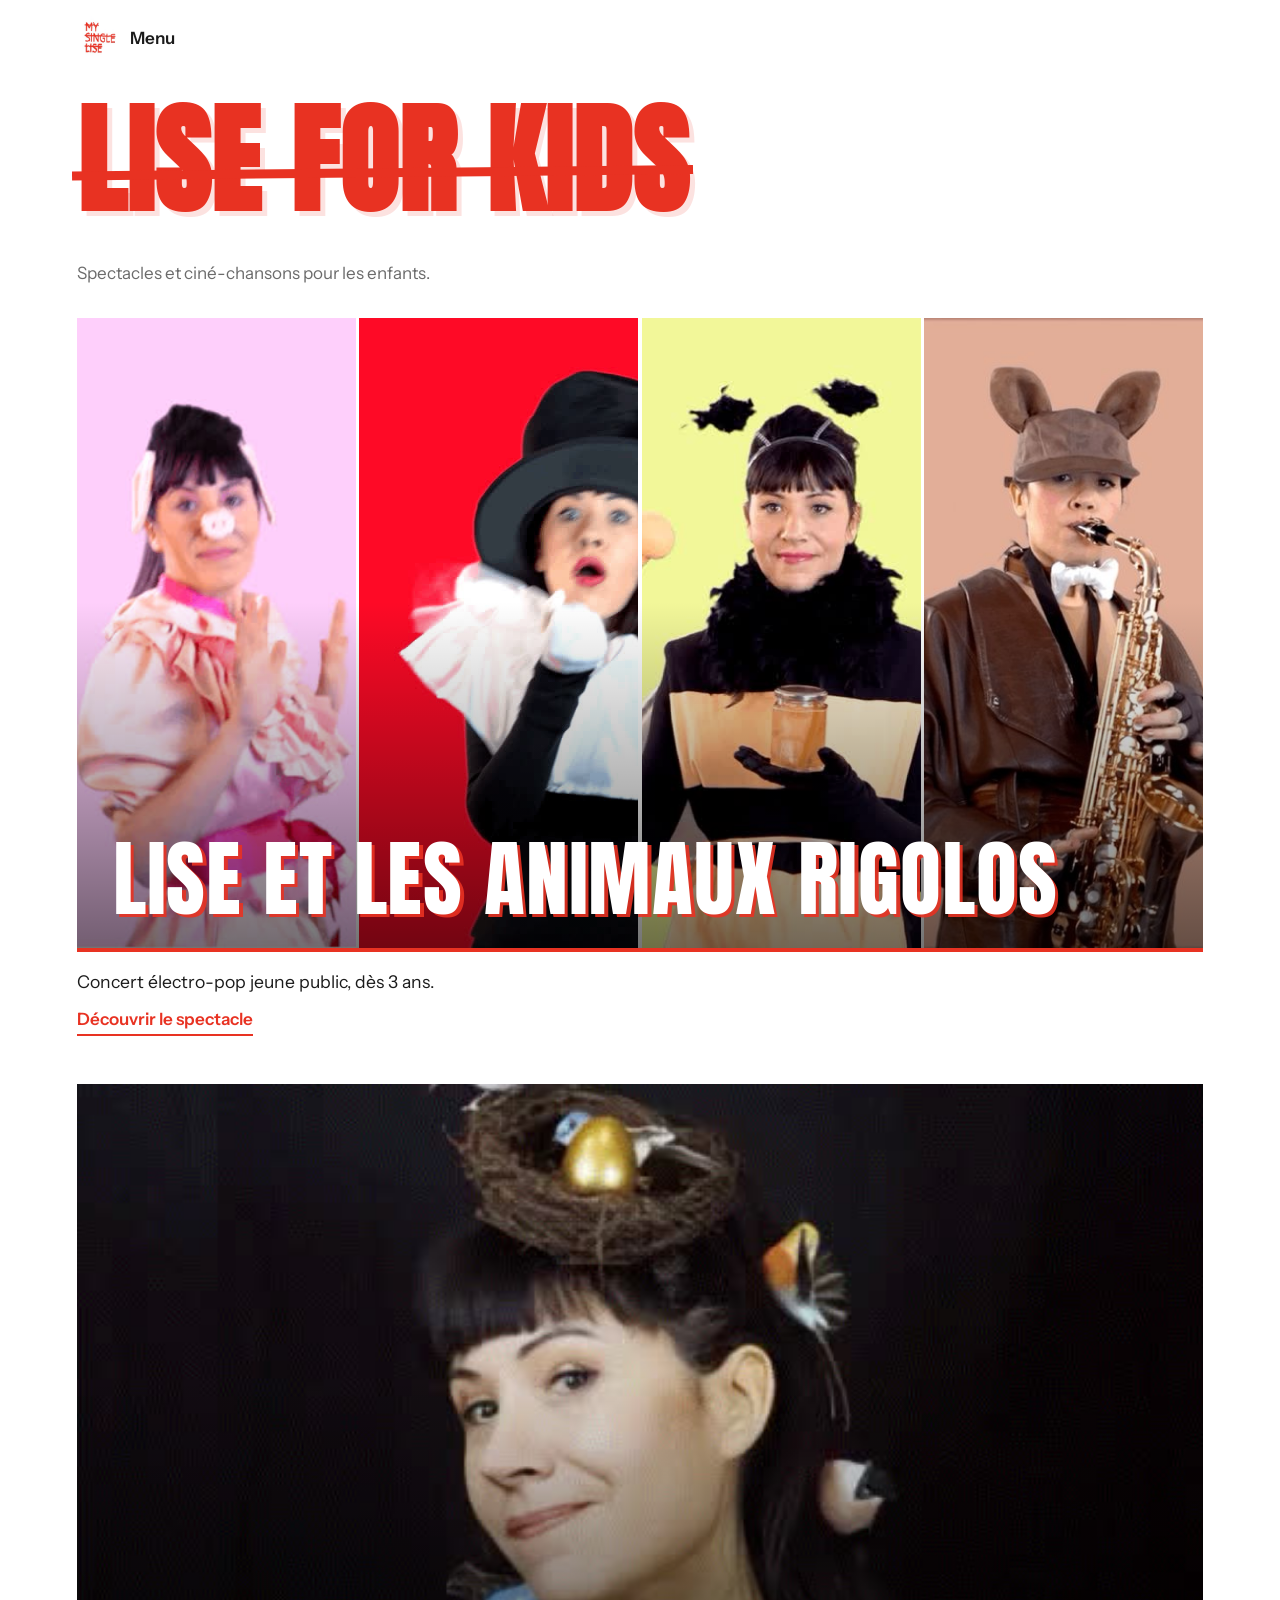
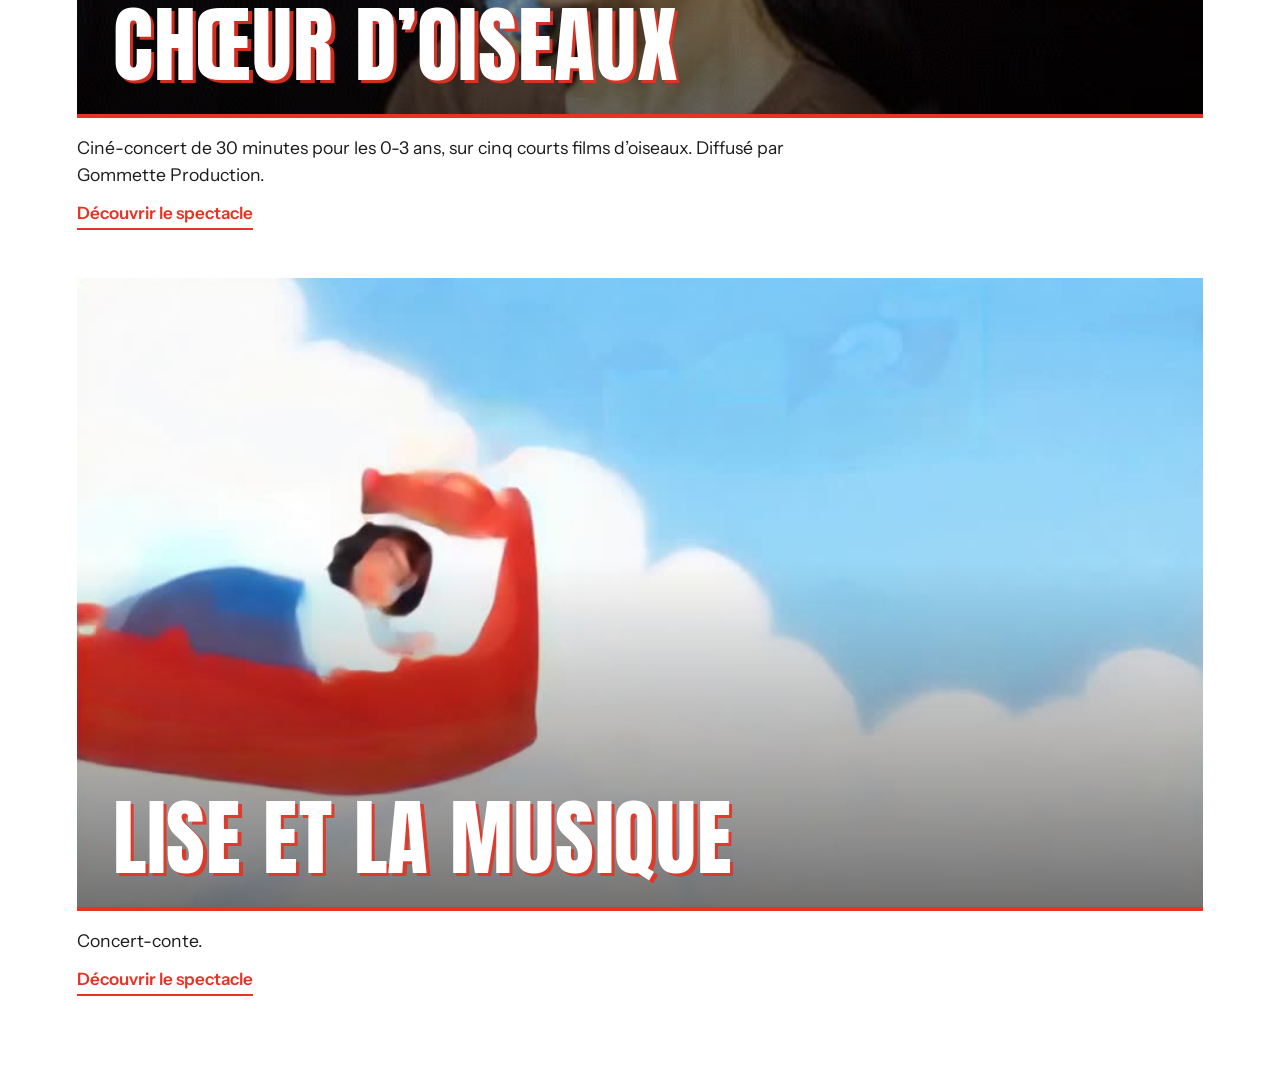
==== kids.html @ 0d09c22d "Add files via upload" ====
<!doctype html>
<html lang="fr">
<head>
<meta charset="utf-8">
<meta name="viewport" content="width=device-width,initial-scale=1">
<title>Lise for kids – Lise Chemla</title>
<meta name="description" content="Spectacles jeune public de Lise Chemla.">
<link rel="icon" href="assets/poster.png">
<link rel="stylesheet" href="style.css">
</head>
<body>
<header class="top"><a href="menu.html"><img src="assets/poster.png" alt=""><span>Menu</span></a></header>
<main>
<h1 class="word">Lise for kids</h1>
<p class="lead">Spectacles et ciné-chansons pour les enfants.</p>
<ul class="shows">
<li><a class="show" href="https://mysinglelise.github.io/liseetlesanimauxrigolos/" target="_blank" rel="noopener">
<span class="stage strip"><video src="assets/previews/cochon.mp4" poster="assets/previews/cochon.jpg" autoplay loop muted playsinline preload="metadata"></video><video src="assets/previews/chapeau.mp4" poster="assets/previews/chapeau.jpg" autoplay loop muted playsinline preload="metadata"></video><img src="assets/previews/abeille.jpg" alt=""><img src="assets/previews/cerf.jpg" alt=""><h2>Lise et les animaux rigolos</h2></span>
<span class="d">Concert électro-pop jeune public, dès 3 ans.</span><span class="go">Découvrir le spectacle</span></a></li>
<li><a class="show" href="https://gommette-production.com/spectacle/choeurs-doiseaux-my-single-lise/" target="_blank" rel="noopener">
<span class="stage"><video src="assets/previews/oiseaux.mp4" poster="assets/previews/oiseaux.jpg" autoplay loop muted playsinline preload="metadata"></video><h2>Chœur d’oiseaux</h2></span>
<span class="d">Ciné-concert de 30 minutes pour les 0-3 ans, sur cinq courts films d’oiseaux. Diffusé par Gommette Production.</span><span class="go">Découvrir le spectacle</span></a></li>
<li><a class="show" href="https://github.com/mysinglelise/liseetlamusique" target="_blank" rel="noopener">
<span class="stage"><video src="assets/previews/musique.mp4" poster="assets/previews/musique.jpg" autoplay loop muted playsinline preload="metadata"></video><h2>Lise et la musique</h2></span>
<span class="d">Concert-conte.</span><span class="go">Découvrir le spectacle</span></a></li>
</ul>
<script>
if(matchMedia('(prefers-reduced-motion: reduce)').matches)document.querySelectorAll('video').forEach(function(v){v.removeAttribute('autoplay');v.pause();});
</script>
</main>
</body>
</html>
---- style.css ----
@font-face{font-family:Anton;src:url(assets/fonts/anton-latin-400-normal.woff2) format("woff2");font-weight:400;font-display:swap;unicode-range:U+0000-00FF,U+0131,U+0152-0153,U+02BB-02BC,U+02C6,U+02DA,U+02DC,U+2000-206F,U+20AC,U+2122,U+2191,U+2193,U+2212,U+2215,U+FEFF,U+FFFD}
@font-face{font-family:"Instrument Sans";src:url(assets/fonts/instrument-sans-latin-400-normal.woff2) format("woff2");font-weight:400;font-display:swap}
@font-face{font-family:"Instrument Sans";src:url(assets/fonts/instrument-sans-latin-600-normal.woff2) format("woff2");font-weight:600;font-display:swap}
:root{
  --red:#E83222;
  --paper:#ffffff;
  --ink:#1b1b1b;
  --mute:#6b6b6b;
  --rule:#e6e6e6;
}
*{box-sizing:border-box;margin:0;padding:0}
html{-webkit-text-size-adjust:100%}
body{
  background:var(--paper);color:var(--ink);
  font-family:"Instrument Sans",system-ui,sans-serif;
  font-size:1.0625rem;line-height:1.55;min-height:100vh;
}
a{color:inherit}
:focus-visible{outline:3px solid var(--red);outline-offset:4px}

/* ---------- accueil ---------- */
.intro{
  display:flex;flex-direction:column;align-items:center;justify-content:center;
  min-height:100vh;min-height:100dvh;text-decoration:none;gap:1.25rem;padding:1rem;
}
.intro video{
  width:min(78vmin,440px);height:auto;display:block;
  mix-blend-mode:multiply; /* fond blanc de la vidéo = fond de la page */
}
.intro span{color:var(--mute);font-size:.95rem;opacity:0;transition:opacity .6s}
.intro.ready span{opacity:1}
.intro:hover span,.intro:focus-visible span{color:var(--red)}

/* ---------- menu ---------- */
.menu{
  min-height:100vh;min-height:100dvh;display:flex;flex-direction:column;
  justify-content:center;padding:2rem clamp(1rem,6vw,5rem);
}
.menu nav{display:flex;flex-direction:column;gap:clamp(.25rem,2vh,1.25rem)}
.choice{
  display:flex;align-items:baseline;gap:1.5rem;flex-wrap:wrap;
  text-decoration:none;width:fit-content;max-width:100%;
}
.word{
  position:relative;display:inline-block;
  font-family:Anton,Impact,sans-serif;text-transform:uppercase;
  color:var(--red);line-height:1;letter-spacing:.01em;
  font-size:clamp(3rem,13vw,9rem);white-space:nowrap;
  text-shadow:.04em .04em 0 rgba(232,50,34,.14);
}
/* la rature, comme dans le logo */
.word::after{
  content:"";position:absolute;left:-.04em;right:-.04em;top:54%;
  height:.075em;background:var(--red);transform-origin:right center;
  transition:transform .35s cubic-bezier(.7,0,.2,1);
  transform:rotate(-.6deg);
}
.choice:hover .word::after,.choice:focus-visible .word::after{transform:rotate(-.6deg) scaleX(0)}
.hint{color:var(--mute);font-size:1rem;max-width:22ch}
.choice:hover .hint,.choice:focus-visible .hint{color:var(--ink)}
@media (hover:none){.word::after{transform:rotate(-.6deg)!important}}

/* ---------- pages intérieures ---------- */
.top{
  display:flex;align-items:center;justify-content:space-between;
  padding:1rem clamp(1rem,6vw,5rem);
}
.top a{text-decoration:none;display:flex;align-items:center;gap:.6rem;font-weight:600}
.top img{width:44px;height:44px;mix-blend-mode:multiply}
.top a:hover{color:var(--red)}
main{padding:1rem clamp(1rem,6vw,5rem) 5rem;max-width:80rem}
h1.word{font-size:clamp(3rem,12vw,7.5rem);margin:.5rem 0 2.5rem}
h1.word::after{transform:rotate(-.6deg)}
h2{
  font-family:Anton,Impact,sans-serif;font-weight:400;text-transform:uppercase;
  color:var(--red);font-size:clamp(1.6rem,4vw,2.4rem);letter-spacing:.02em;
  margin:3.5rem 0 1rem;
}
.lead{max-width:60ch;margin-bottom:2rem;color:var(--mute)}

.links{list-style:none;border-top:2px solid var(--ink);max-width:62rem}
.links li{border-bottom:1px solid var(--rule)}
.links a{
  display:grid;grid-template-columns:1fr auto;gap:.25rem 1.5rem;align-items:baseline;
  padding:1.1rem .25rem;text-decoration:none;
}
.links .t{font-size:1.35rem;font-weight:600;line-height:1.25}
.links .d{grid-column:1;color:var(--mute);font-size:.98rem}
.links .h{grid-column:2;grid-row:1;color:var(--mute);font-size:.9rem;text-align:right}
.links a:hover .t,.links a:focus-visible .t{color:var(--red);text-decoration:underline;text-decoration-thickness:.1em;text-underline-offset:.2em}
.links a:hover{background:#fff6f5}

.embeds{display:grid;gap:1rem;grid-template-columns:repeat(auto-fit,minmax(min(100%,22rem),1fr))}
.embeds iframe{width:100%;border:0;border-radius:12px;background:#f3f3f3}
.video{aspect-ratio:16/9}
.empty{
  border:2px dashed var(--rule);padding:1.5rem;color:var(--mute);max-width:60ch;
}
footer{padding:2rem clamp(1rem,6vw,5rem);color:var(--mute);font-size:.9rem}
@media (max-width:560px){
  .links a{grid-template-columns:1fr}
  .links .h{grid-column:1;grid-row:auto;text-align:left}
}
@media (prefers-reduced-motion:reduce){*{transition:none!important}}

/* ---------- grandes cartes animées ---------- */
.shows{list-style:none;display:grid;gap:3rem}
.show{display:block;text-decoration:none}
.stage{
  display:block;position:relative;overflow:hidden;aspect-ratio:16/9;background:var(--red);
  border-bottom:4px solid var(--red);
}
.stage video,.stage img{width:100%;height:100%;object-fit:cover;display:block;transition:transform .6s}
.stage.strip{display:grid;grid-template-columns:repeat(4,1fr);gap:3px;background:#fff}
.stage.strip>*{min-width:0;overflow:hidden}
.stage.strip video,.stage.strip img{object-position:center 12%}
.stage video[src*="oiseaux"]{object-position:center 40%}
.stage::after{ /* voile pour la lisibilité du titre */
  content:"";position:absolute;inset:auto 0 0 0;height:55%;pointer-events:none;
  background:linear-gradient(to top,rgba(0,0,0,.55),rgba(0,0,0,0));
}
.stage h2{
  position:absolute;z-index:1;left:clamp(1rem,3vw,2.25rem);bottom:clamp(.8rem,2.5vw,1.75rem);right:1rem;
  margin:0;color:#fff;font-size:clamp(2rem,7vw,5.25rem);line-height:.98;letter-spacing:.01em;
  text-shadow:.04em .04em 0 rgba(232,50,34,.9);
}
.show:hover .stage video,.show:hover .stage img,
.show:focus-visible .stage video,.show:focus-visible .stage img{transform:scale(1.04)}
.show .d{display:block;max-width:60ch;margin-top:1rem;font-size:1.1rem}
.show .go{
  display:inline-block;margin-top:.7rem;font-weight:600;color:var(--red);
  border-bottom:2px solid var(--red);padding-bottom:.1rem;
}
.show:hover .go,.show:focus-visible .go{background:var(--red);color:#fff;border-color:var(--red)}
@media (max-width:640px){
  .stage{aspect-ratio:1/1}
  .stage.strip{grid-template-columns:repeat(2,1fr);grid-template-rows:repeat(2,1fr)}
  .stage.strip video,.stage.strip img{object-position:center 18%}
}
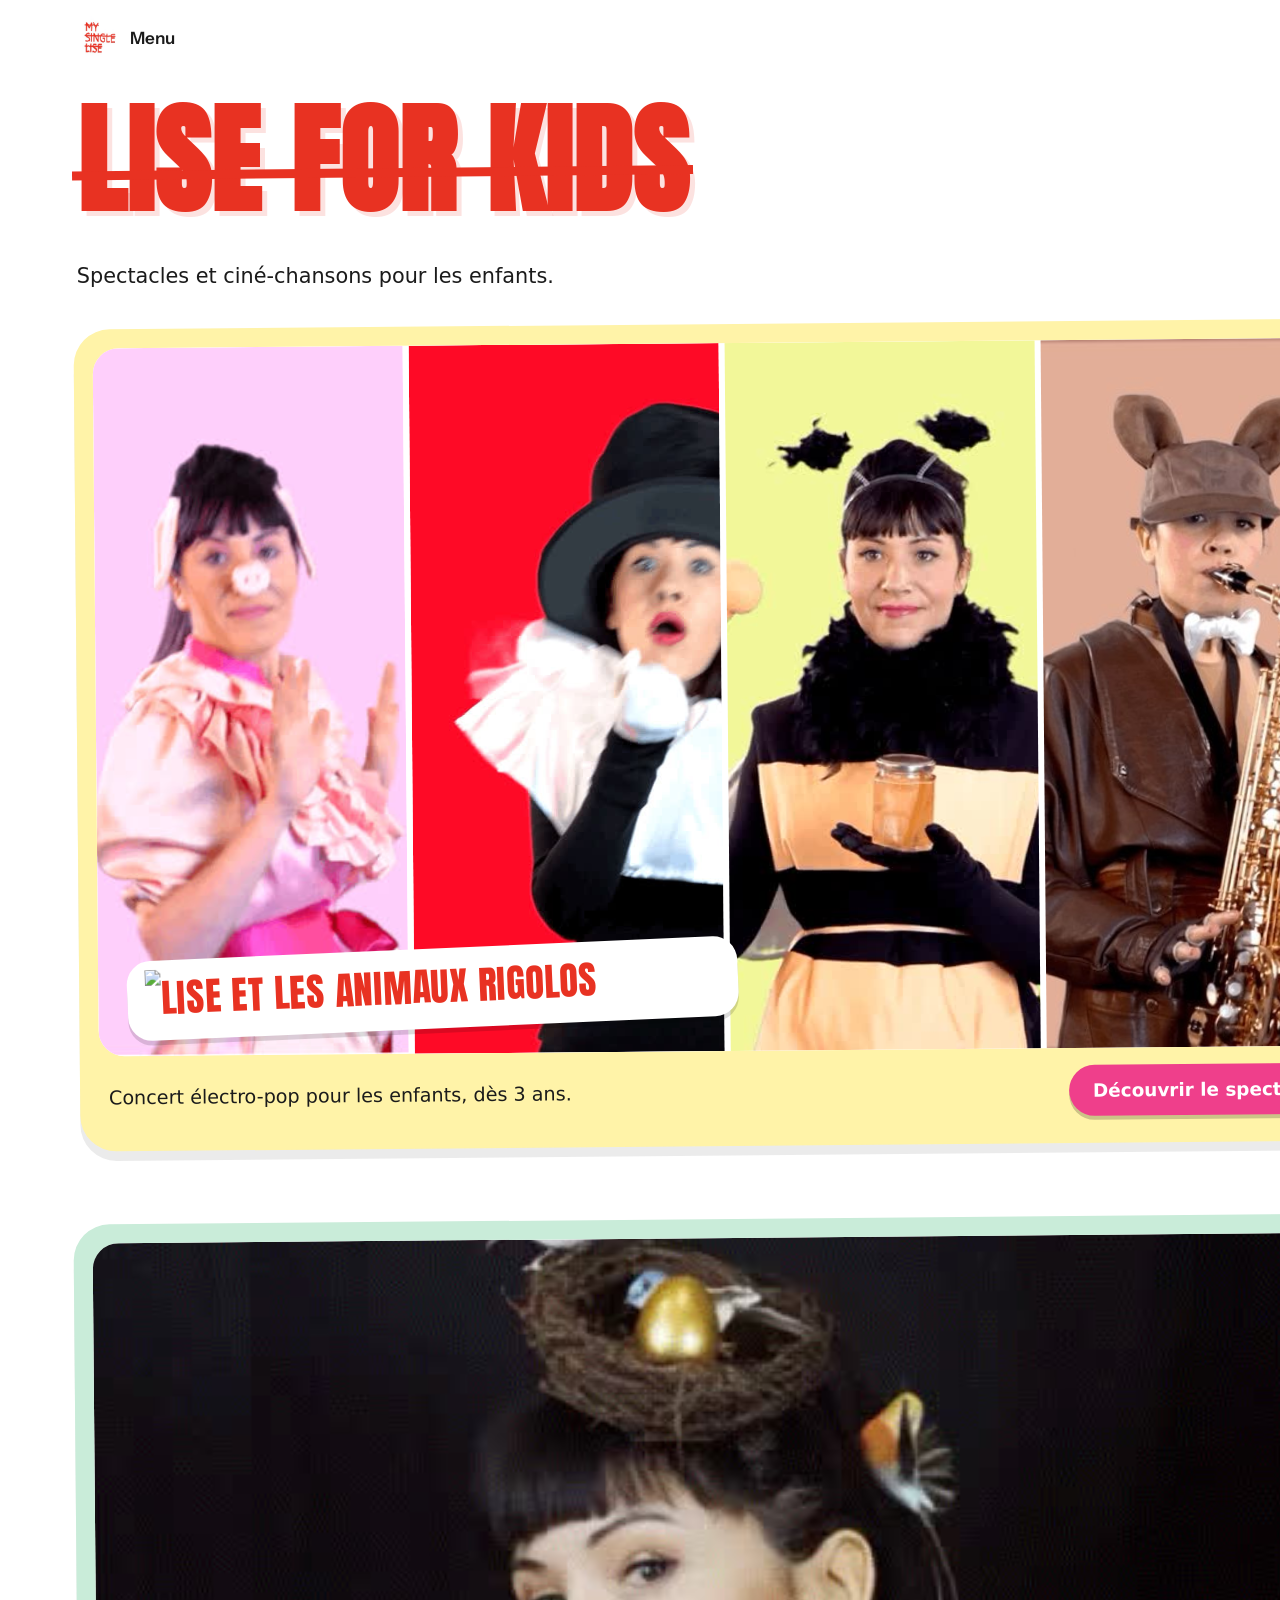
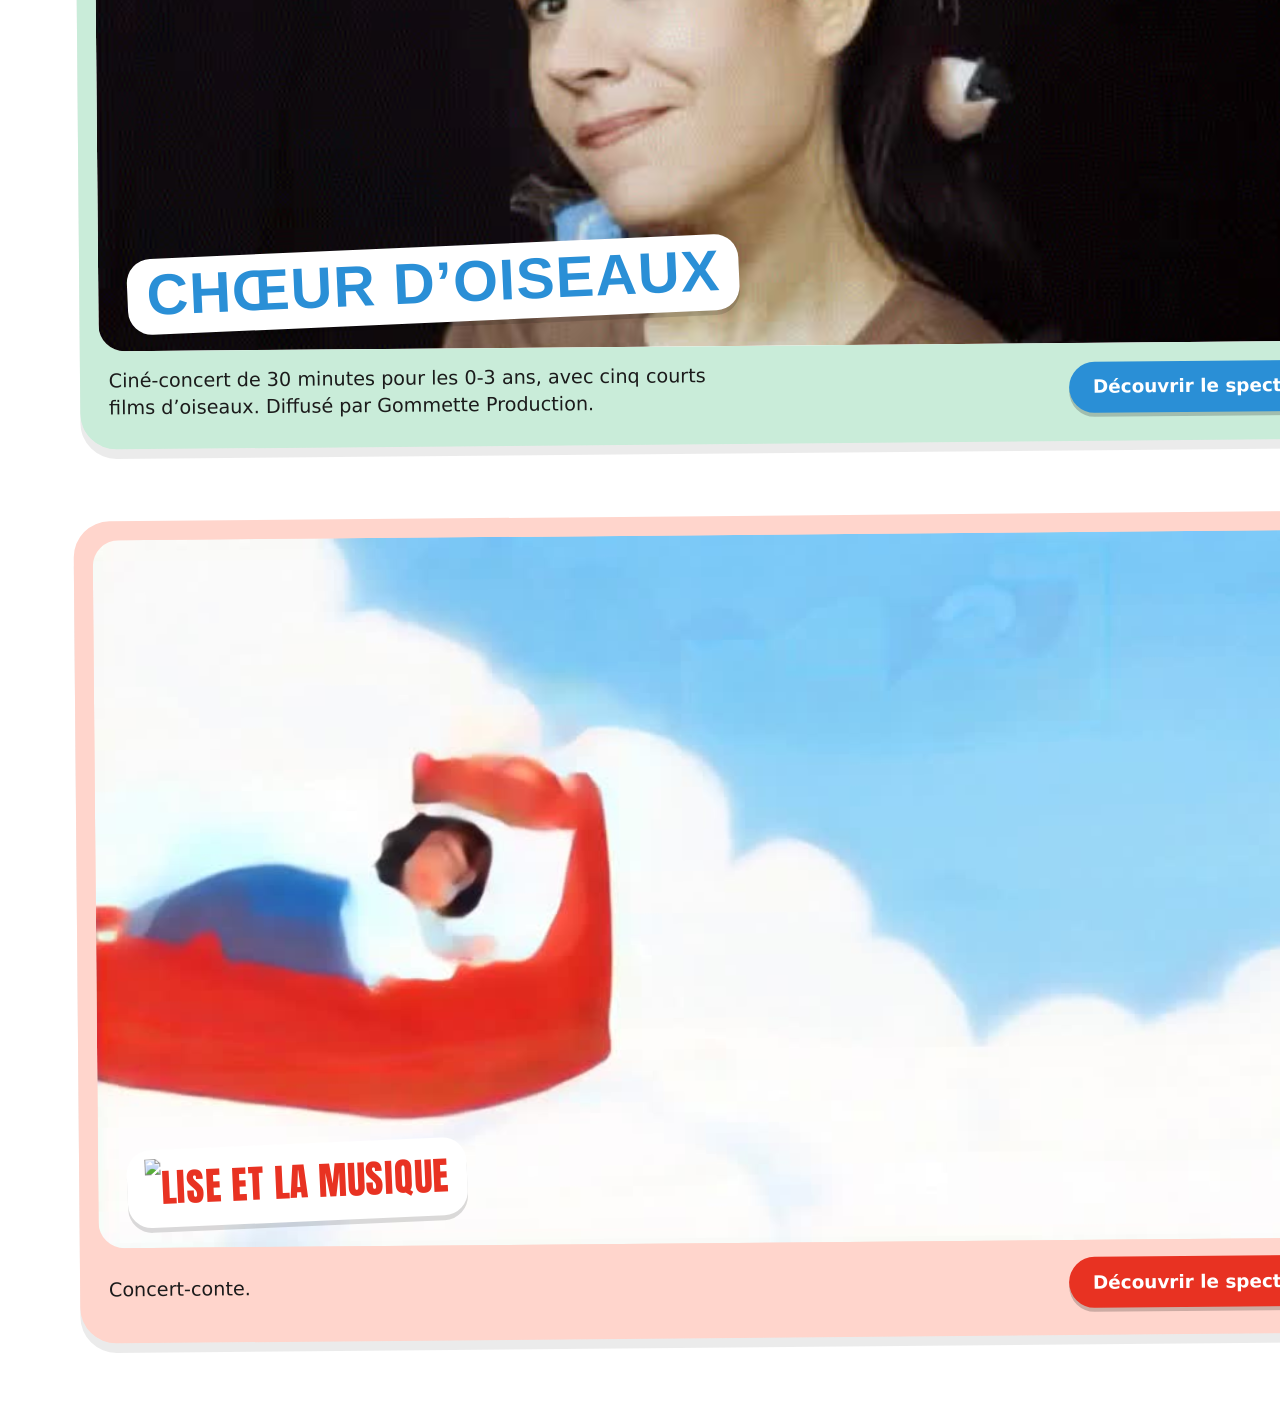
==== commit 826fcb1b: "Add files via upload" ====
--- a/kids.html
+++ b/kids.html
@@ -7,22 +7,113 @@
 <meta name="description" content="Spectacles jeune public de Lise Chemla.">
 <link rel="icon" href="assets/poster.png">
 <link rel="stylesheet" href="style.css">
+<style>
+/* Cette page a son propre style : tout est ici. */
+@font-face{font-family:Fredoka;src:url(assets/fonts/fredoka-latin-400-normal.woff2) format("woff2");font-weight:400;font-display:swap}
+@font-face{font-family:Fredoka;src:url(assets/fonts/fredoka-latin-600-normal.woff2) format("woff2");font-weight:600;font-display:swap}
+/* Typo du titre « Chœur d'oiseaux » : déposer le fichier de la police Riley dans assets/fonts/ sous le nom riley.woff2 (ou riley.ttf / riley.otf) */
+@font-face{font-family:Riley;src:url(assets/fonts/riley.woff2) format("woff2"),url(assets/fonts/riley.ttf) format("truetype"),url(assets/fonts/riley.otf) format("opentype");font-display:swap}
+
+.kids main{max-width:78rem}
+.kids .lead{font-family:Fredoka,"Arial Rounded MT Bold",ui-rounded,system-ui,sans-serif;font-size:1.3rem;color:var(--ink)}
+.kids-list{list-style:none;display:grid;gap:clamp(2.5rem,6vw,4.5rem);margin-top:2rem}
+
+.kid{
+  --tint:#fff3a8;--pill:#ef3f8b;
+  display:block;text-decoration:none;color:var(--ink);
+  background:var(--tint);border-radius:36px;padding:clamp(.7rem,1.8vw,1.2rem);
+  font-family:Fredoka,"Arial Rounded MT Bold",ui-rounded,system-ui,sans-serif;
+  transition:transform .3s cubic-bezier(.3,1.6,.5,1),box-shadow .3s;
+  box-shadow:0 .6rem 0 rgba(0,0,0,.08);
+}
+.kid:nth-child(odd){transform:rotate(-.5deg)}
+.kid:nth-child(even){transform:rotate(.5deg)}
+.kid:hover,.kid:focus-visible{transform:rotate(0) translateY(-.4rem);box-shadow:0 1.1rem 0 rgba(0,0,0,.1)}
+.kid--animaux{--tint:#fff3a8;--pill:#ef3f8b}
+.kid--oiseaux{--tint:#c9ecd9;--pill:#2a8fd6}
+.kid--musique{--tint:#ffd5cc;--pill:#e83222}
+
+.kid-media{
+  position:relative;display:block;aspect-ratio:16/9;overflow:hidden;border-radius:26px;background:#fff;
+}
+.kid-media video,.kid-media img.fill{width:100%;height:100%;object-fit:cover;display:block}
+.kid-media video[src*="oiseaux"]{object-position:center 40%}
+.kid-strip{display:flex;gap:6px;background:#fff}
+.kid-strip>video,.kid-strip>img{flex:1 1 0;min-width:0;height:100%;object-fit:cover;object-position:center 12%;transition:flex-grow .45s cubic-bezier(.3,1.4,.5,1)}
+@media (hover:hover){.kid-strip>video:hover,.kid-strip>img:hover{flex-grow:2.6}}
+
+/* les deux images fixes bougent doucement en attendant leur gif */
+.wiggle{animation:wiggle 1.1s ease-in-out infinite alternate;transform-origin:50% 80%}
+@keyframes wiggle{from{transform:rotate(-2.5deg) scale(1.05)}to{transform:rotate(2.5deg) scale(1.08)}}
+
+/* étiquette-titre posée sur l'image */
+.kid-title{
+  position:absolute;left:clamp(.7rem,2.5vw,1.8rem);bottom:clamp(.7rem,2.5vw,1.6rem);z-index:2;margin:0;
+  background:#fff;border-radius:24px;padding:.55rem 1.1rem .7rem;max-width:calc(100% - 1.4rem);
+  transform:rotate(-2deg);box-shadow:0 .3rem 0 rgba(0,0,0,.14);
+}
+.kid-title img{display:block;height:clamp(2rem,5.5vw,3.6rem);width:auto;max-width:100%}
+.kid--animaux .kid-title img{height:auto;width:clamp(15rem,50vw,36rem)}
+.kid-title.text{
+  font-family:Riley,Fredoka,"Arial Rounded MT Bold",ui-rounded,sans-serif;font-weight:600;
+  font-size:clamp(1.8rem,5.5vw,3.6rem);line-height:1.05;color:var(--pill);padding:.4rem 1.2rem .6rem;
+}
+
+.kid-text{display:flex;flex-wrap:wrap;align-items:center;justify-content:space-between;gap:.8rem 1.5rem;padding:1.1rem .6rem .5rem}
+.kid-text p{flex:1 1 22rem;font-size:1.2rem;line-height:1.4;max-width:50ch}
+.kid-go{
+  background:var(--pill);color:#fff;font-weight:600;font-size:1.15rem;border-radius:999px;
+  padding:.7rem 1.5rem;box-shadow:0 .25rem 0 rgba(0,0,0,.2);transition:transform .2s cubic-bezier(.3,1.8,.5,1);
+}
+.kid:hover .kid-go,.kid:focus-visible .kid-go{transform:scale(1.08) rotate(-2deg)}
+.kid:focus-visible{outline:4px solid var(--ink);outline-offset:6px}
+
+@media (max-width:640px){
+  .kid{border-radius:28px}
+  .kid-media{aspect-ratio:1/1;border-radius:20px}
+  .kid-strip{flex-wrap:wrap}
+  .kid-strip>video,.kid-strip>img{flex:1 1 calc(50% - 3px);height:calc(50% - 3px)}
+  .kid--animaux .kid-title img{width:min(78vw,22rem)}
+  .kid-title img{height:2.4rem}
+}
+@media (prefers-reduced-motion:reduce){.wiggle{animation:none}.kid,.kid-go{transition:none}}
+</style>
 </head>
-<body>
+<body class="kids">
 <header class="top"><a href="menu.html"><img src="assets/poster.png" alt=""><span>Menu</span></a></header>
 <main>
 <h1 class="word">Lise for kids</h1>
 <p class="lead">Spectacles et ciné-chansons pour les enfants.</p>
-<ul class="shows">
-<li><a class="show" href="https://mysinglelise.github.io/liseetlesanimauxrigolos/" target="_blank" rel="noopener">
-<span class="stage strip"><video src="assets/previews/cochon.mp4" poster="assets/previews/cochon.jpg" autoplay loop muted playsinline preload="metadata"></video><video src="assets/previews/chapeau.mp4" poster="assets/previews/chapeau.jpg" autoplay loop muted playsinline preload="metadata"></video><img src="assets/previews/abeille.jpg" alt=""><img src="assets/previews/cerf.jpg" alt=""><h2>Lise et les animaux rigolos</h2></span>
-<span class="d">Concert électro-pop jeune public, dès 3 ans.</span><span class="go">Découvrir le spectacle</span></a></li>
-<li><a class="show" href="https://gommette-production.com/spectacle/choeurs-doiseaux-my-single-lise/" target="_blank" rel="noopener">
-<span class="stage"><video src="assets/previews/oiseaux.mp4" poster="assets/previews/oiseaux.jpg" autoplay loop muted playsinline preload="metadata"></video><h2>Chœur d’oiseaux</h2></span>
-<span class="d">Ciné-concert de 30 minutes pour les 0-3 ans, sur cinq courts films d’oiseaux. Diffusé par Gommette Production.</span><span class="go">Découvrir le spectacle</span></a></li>
-<li><a class="show" href="https://github.com/mysinglelise/liseetlamusique" target="_blank" rel="noopener">
-<span class="stage"><video src="assets/previews/musique.mp4" poster="assets/previews/musique.jpg" autoplay loop muted playsinline preload="metadata"></video><h2>Lise et la musique</h2></span>
-<span class="d">Concert-conte.</span><span class="go">Découvrir le spectacle</span></a></li>
+
+<ul class="kids-list">
+
+<li><a class="kid kid--animaux" href="https://mysinglelise.github.io/liseetlesanimauxrigolos/" target="_blank" rel="noopener">
+<span class="kid-media kid-strip">
+<video src="assets/previews/cochon.mp4" poster="assets/previews/cochon.jpg" autoplay loop muted playsinline preload="metadata"></video>
+<video src="assets/previews/chapeau.mp4" poster="assets/previews/chapeau.jpg" autoplay loop muted playsinline preload="metadata"></video>
+<img class="wiggle" src="assets/previews/abeille.jpg" alt="">
+<img class="wiggle" src="assets/previews/cerf.jpg" alt="" style="animation-delay:-.5s">
+<h2 class="kid-title"><img src="assets/titres/animaux.png" alt="Lise et les animaux rigolos"></h2>
+</span>
+<span class="kid-text"><p>Concert électro-pop pour les enfants, dès 3 ans.</p><span class="kid-go">Découvrir le spectacle</span></span>
+</a></li>
+
+<li><a class="kid kid--oiseaux" href="https://gommette-production.com/spectacle/choeurs-doiseaux-my-single-lise/" target="_blank" rel="noopener">
+<span class="kid-media">
+<video src="assets/previews/oiseaux.mp4" poster="assets/previews/oiseaux.jpg" autoplay loop muted playsinline preload="metadata"></video>
+<h2 class="kid-title text">Chœur d’oiseaux</h2>
+</span>
+<span class="kid-text"><p>Ciné-concert de 30 minutes pour les 0-3 ans, avec cinq courts films d’oiseaux. Diffusé par Gommette Production.</p><span class="kid-go">Découvrir le spectacle</span></span>
+</a></li>
+
+<li><a class="kid kid--musique" href="https://github.com/mysinglelise/liseetlamusique" target="_blank" rel="noopener">
+<span class="kid-media">
+<video src="assets/previews/musique.mp4" poster="assets/previews/musique.jpg" autoplay loop muted playsinline preload="metadata"></video>
+<h2 class="kid-title"><img src="assets/titres/musique.png" alt="Lise et la musique"></h2>
+</span>
+<span class="kid-text"><p>Concert-conte.</p><span class="kid-go">Découvrir le spectacle</span></span>
+</a></li>
+
 </ul>
 <script>
 if(matchMedia('(prefers-reduced-motion: reduce)').matches)document.querySelectorAll('video').forEach(function(v){v.removeAttribute('autoplay');v.pause();});
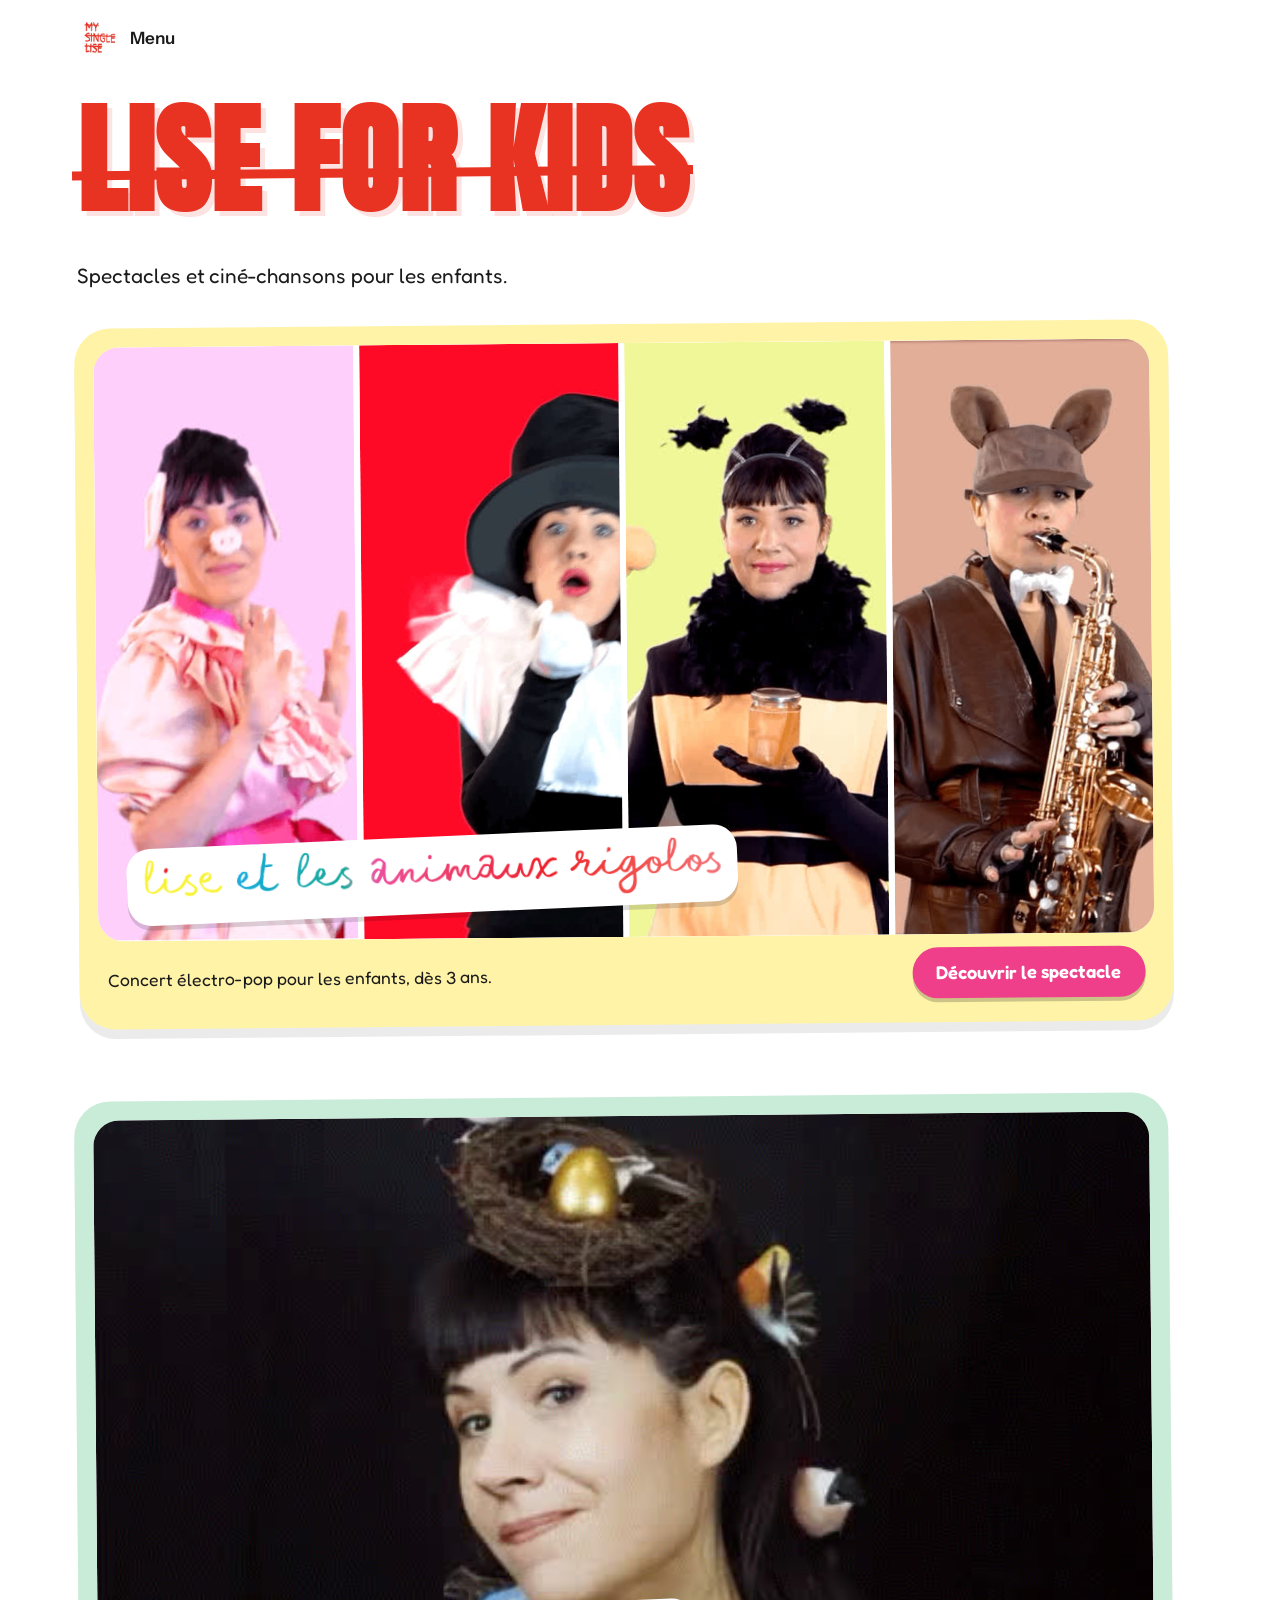
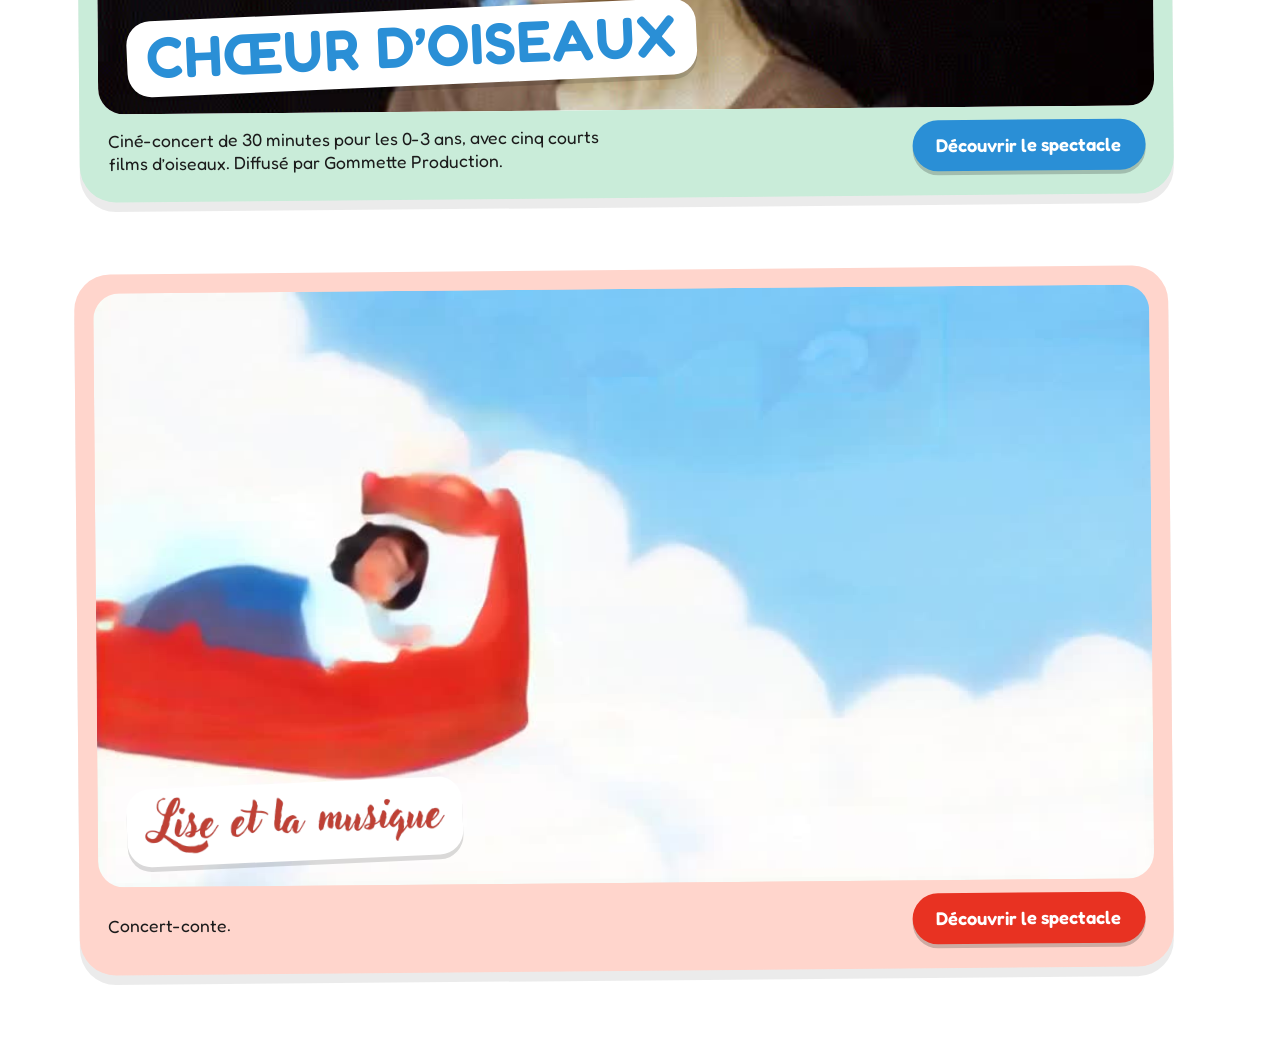
==== commit b5bb7c92: "Add files via upload" ====
--- a/kids.html
+++ b/kids.html
@@ -20,6 +20,10 @@
 
 .kid{
   --tint:#fff3a8;--pill:#ef3f8b;
+  /* la carte (image + texte) tient entière dans l'écran : l'image 16/9 ne dépasse jamais la hauteur disponible */
+  width:min(100%,calc((100vh - 16rem) * 16 / 9));
+  width:min(100%,calc((100svh - 16rem) * 16 / 9));
+  min-width:min(100%,32rem);margin-inline:auto;
   display:block;text-decoration:none;color:var(--ink);
   background:var(--tint);border-radius:36px;padding:clamp(.7rem,1.8vw,1.2rem);
   font-family:Fredoka,"Arial Rounded MT Bold",ui-rounded,system-ui,sans-serif;
@@ -42,10 +46,6 @@
 .kid-strip>video,.kid-strip>img{flex:1 1 0;min-width:0;height:100%;object-fit:cover;object-position:center 12%;transition:flex-grow .45s cubic-bezier(.3,1.4,.5,1)}
 @media (hover:hover){.kid-strip>video:hover,.kid-strip>img:hover{flex-grow:2.6}}
 
-/* les deux images fixes bougent doucement en attendant leur gif */
-.wiggle{animation:wiggle 1.1s ease-in-out infinite alternate;transform-origin:50% 80%}
-@keyframes wiggle{from{transform:rotate(-2.5deg) scale(1.05)}to{transform:rotate(2.5deg) scale(1.08)}}
-
 /* étiquette-titre posée sur l'image */
 .kid-title{
   position:absolute;left:clamp(.7rem,2.5vw,1.8rem);bottom:clamp(.7rem,2.5vw,1.6rem);z-index:2;margin:0;
@@ -59,8 +59,8 @@
   font-size:clamp(1.8rem,5.5vw,3.6rem);line-height:1.05;color:var(--pill);padding:.4rem 1.2rem .6rem;
 }
 
-.kid-text{display:flex;flex-wrap:wrap;align-items:center;justify-content:space-between;gap:.8rem 1.5rem;padding:1.1rem .6rem .5rem}
-.kid-text p{flex:1 1 22rem;font-size:1.2rem;line-height:1.4;max-width:50ch}
+.kid-text{display:flex;flex-wrap:wrap;align-items:center;justify-content:space-between;gap:.6rem 1.5rem;padding:.8rem .6rem .3rem}
+.kid-text p{flex:1 1 20rem;font-size:1.1rem;line-height:1.35;max-width:50ch}
 .kid-go{
   background:var(--pill);color:#fff;font-weight:600;font-size:1.15rem;border-radius:999px;
   padding:.7rem 1.5rem;box-shadow:0 .25rem 0 rgba(0,0,0,.2);transition:transform .2s cubic-bezier(.3,1.8,.5,1);
@@ -69,14 +69,14 @@
 .kid:focus-visible{outline:4px solid var(--ink);outline-offset:6px}
 
 @media (max-width:640px){
-  .kid{border-radius:28px}
+  .kid{border-radius:28px;width:100%;min-width:0}
   .kid-media{aspect-ratio:1/1;border-radius:20px}
   .kid-strip{flex-wrap:wrap}
   .kid-strip>video,.kid-strip>img{flex:1 1 calc(50% - 3px);height:calc(50% - 3px)}
   .kid--animaux .kid-title img{width:min(78vw,22rem)}
   .kid-title img{height:2.4rem}
 }
-@media (prefers-reduced-motion:reduce){.wiggle{animation:none}.kid,.kid-go{transition:none}}
+@media (prefers-reduced-motion:reduce){.kid,.kid-go{transition:none}}
 </style>
 </head>
 <body class="kids">
@@ -91,8 +91,8 @@
 <span class="kid-media kid-strip">
 <video src="assets/previews/cochon.mp4" poster="assets/previews/cochon.jpg" autoplay loop muted playsinline preload="metadata"></video>
 <video src="assets/previews/chapeau.mp4" poster="assets/previews/chapeau.jpg" autoplay loop muted playsinline preload="metadata"></video>
-<img class="wiggle" src="assets/previews/abeille.jpg" alt="">
-<img class="wiggle" src="assets/previews/cerf.jpg" alt="" style="animation-delay:-.5s">
+<video src="assets/previews/abeille.mp4" poster="assets/previews/abeille.jpg" autoplay loop muted playsinline preload="metadata"></video>
+<video src="assets/previews/saxo.mp4" poster="assets/previews/saxo.jpg" autoplay loop muted playsinline preload="metadata"></video>
 <h2 class="kid-title"><img src="assets/titres/animaux.png" alt="Lise et les animaux rigolos"></h2>
 </span>
 <span class="kid-text"><p>Concert électro-pop pour les enfants, dès 3 ans.</p><span class="kid-go">Découvrir le spectacle</span></span>
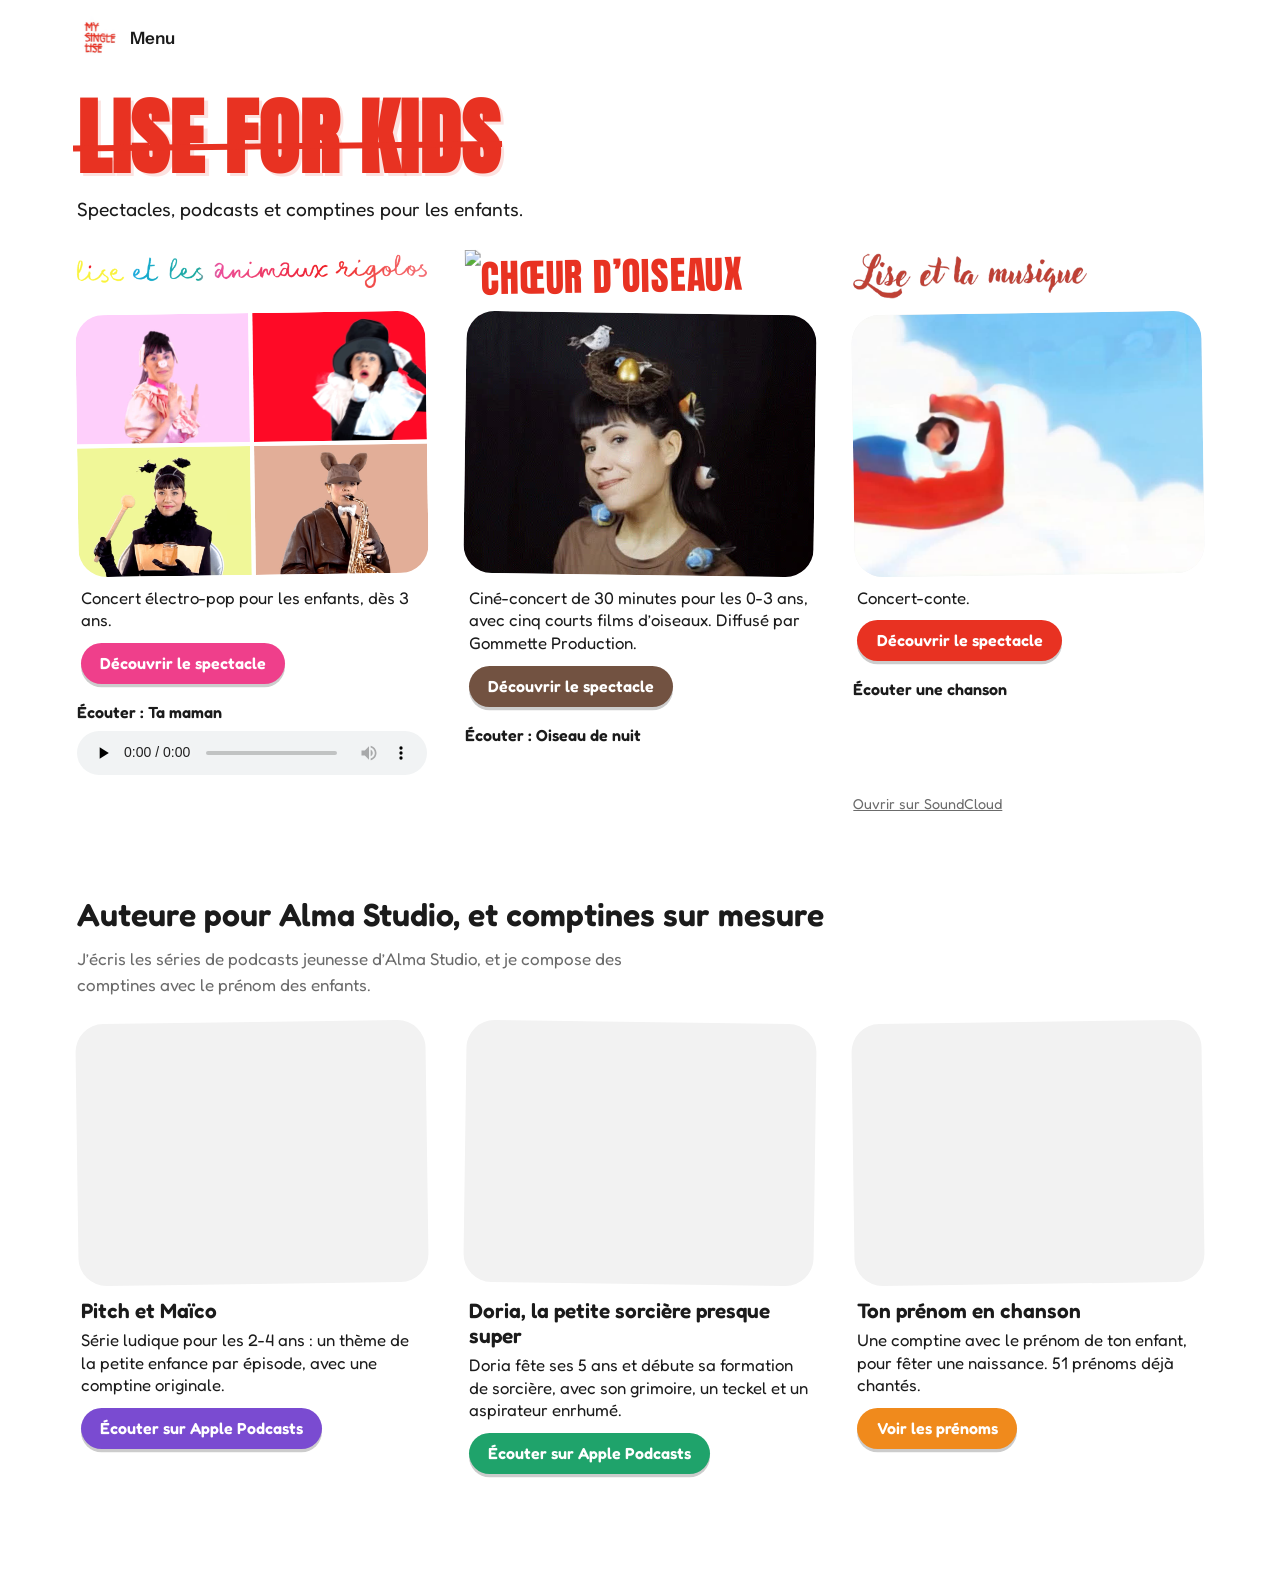
==== commit 247d987c: "Add files via upload" ====
--- a/kids.html
+++ b/kids.html
@@ -14,106 +14,118 @@
 /* Typo du titre « Chœur d'oiseaux » : déposer le fichier de la police Riley dans assets/fonts/ sous le nom riley.woff2 (ou riley.ttf / riley.otf) */
 @font-face{font-family:Riley;src:url(assets/fonts/riley.woff2) format("woff2"),url(assets/fonts/riley.ttf) format("truetype"),url(assets/fonts/riley.otf) format("opentype");font-display:swap}
 
-.kids main{max-width:78rem}
-.kids .lead{font-family:Fredoka,"Arial Rounded MT Bold",ui-rounded,system-ui,sans-serif;font-size:1.3rem;color:var(--ink)}
-.kids-list{list-style:none;display:grid;gap:clamp(2.5rem,6vw,4.5rem);margin-top:2rem}
+.kids main{max-width:90rem}
+.kids{--round:Fredoka,"Arial Rounded MT Bold",ui-rounded,system-ui,sans-serif}
+.kids .lead{font-family:var(--round);font-size:1.2rem;color:var(--ink);margin-bottom:1.5rem}
+h1.word{font-size:clamp(3rem,8vw,5.2rem);margin:.25rem 0 1rem}
+.kids h2.section{font-family:var(--round);font-weight:600;text-transform:none;color:var(--ink);font-size:clamp(1.5rem,3vw,2rem);margin:3.5rem 0 .4rem;letter-spacing:0}
+.kids .section-sub{font-family:var(--round);color:var(--mute);margin-bottom:1.5rem;max-width:60ch}
 
-.kid{
-  --tint:#fff3a8;--pill:#ef3f8b;
-  /* la carte (image + texte) tient entière dans l'écran : l'image 16/9 ne dépasse jamais la hauteur disponible */
-  width:min(100%,calc((100vh - 16rem) * 16 / 9));
-  width:min(100%,calc((100svh - 16rem) * 16 / 9));
-  min-width:min(100%,32rem);margin-inline:auto;
-  display:block;text-decoration:none;color:var(--ink);
-  background:var(--tint);border-radius:36px;padding:clamp(.7rem,1.8vw,1.2rem);
-  font-family:Fredoka,"Arial Rounded MT Bold",ui-rounded,system-ui,sans-serif;
-  transition:transform .3s cubic-bezier(.3,1.6,.5,1),box-shadow .3s;
-  box-shadow:0 .6rem 0 rgba(0,0,0,.08);
-}
-.kid:nth-child(odd){transform:rotate(-.5deg)}
-.kid:nth-child(even){transform:rotate(.5deg)}
-.kid:hover,.kid:focus-visible{transform:rotate(0) translateY(-.4rem);box-shadow:0 1.1rem 0 rgba(0,0,0,.1)}
-.kid--animaux{--tint:#fff3a8;--pill:#ef3f8b}
-.kid--oiseaux{--tint:#c9ecd9;--pill:#2a8fd6}
-.kid--musique{--tint:#ffd5cc;--pill:#e83222}
+.kids-list{list-style:none;display:grid;gap:clamp(1.5rem,3vw,2.5rem);grid-template-columns:repeat(3,minmax(0,1fr))}
+@media (max-width:900px){.kids-list{grid-template-columns:minmax(0,26rem);justify-content:center}}
+
+.kid{--pill:#e83222;font-family:var(--round);color:var(--ink)}
+.kid--animaux{--pill:#ef3f8b}
+.kid--oiseaux{--pill:#725241}
+.kid--musique{--pill:#e83222}
+.kid--pitch{--pill:#7a4bd1}
+.kid--doria{--pill:#1fa36b}
+.kid--prenom{--pill:#f08a1c}
+.kid a{color:inherit;text-decoration:none}
 
 .kid-media{
-  position:relative;display:block;aspect-ratio:16/9;overflow:hidden;border-radius:26px;background:#fff;
+  position:relative;display:block;aspect-ratio:4/3;overflow:hidden;border-radius:28px;background:#f2f2f2;
+  transition:transform .3s cubic-bezier(.3,1.6,.5,1);
 }
-.kid-media video,.kid-media img.fill{width:100%;height:100%;object-fit:cover;display:block}
-.kid-media video[src*="oiseaux"]{object-position:center 40%}
-.kid-strip{display:flex;gap:6px;background:#fff}
-.kid-strip>video,.kid-strip>img{flex:1 1 0;min-width:0;height:100%;object-fit:cover;object-position:center 12%;transition:flex-grow .45s cubic-bezier(.3,1.4,.5,1)}
-@media (hover:hover){.kid-strip>video:hover,.kid-strip>img:hover{flex-grow:2.6}}
+.kid:nth-child(odd) .kid-media{transform:rotate(-.8deg)}
+.kid:nth-child(even) .kid-media{transform:rotate(.8deg)}
+.kid-media:hover,.kid-media:focus-visible{transform:rotate(0) scale(1.03)}
+.kid-media video,.kid-media img.cover{width:100%;height:100%;object-fit:cover;display:block}
+.kid-media video[src*="oiseaux"]{object-position:center 30%}
+.kid-media video[src*="musique"]{object-position:35% center}
+.kid-strip{display:grid;grid-template-columns:1fr 1fr;grid-template-rows:1fr 1fr;gap:4px;background:#fff}
+.kid-strip video{object-position:center 15%;min-width:0;min-height:0}
 
-/* étiquette-titre posée sur l'image */
-.kid-title{
-  position:absolute;left:clamp(.7rem,2.5vw,1.8rem);bottom:clamp(.7rem,2.5vw,1.6rem);z-index:2;margin:0;
-  background:#fff;border-radius:24px;padding:.55rem 1.1rem .7rem;max-width:calc(100% - 1.4rem);
-  transform:rotate(-2deg);box-shadow:0 .3rem 0 rgba(0,0,0,.14);
-}
-.kid-title img{display:block;height:clamp(2rem,5.5vw,3.6rem);width:auto;max-width:100%}
-.kid--animaux .kid-title img{height:auto;width:clamp(15rem,50vw,36rem)}
+/* titre au-dessus de l'image, directement sur le fond de la page (fond transparent) */
+.kid-title{margin:0 0 .6rem;height:3.4rem;display:flex;align-items:center;transform:rotate(-1deg);transform-origin:left center}
+.kid-title a{display:block}
+.kid-title img{display:block;height:2.8rem;width:auto;max-width:100%}
+.kid--animaux .kid-title img{height:auto;width:100%}
+.kid--oiseaux .kid-title img{height:3.3rem}
 .kid-title.text{
   font-family:Riley,Fredoka,"Arial Rounded MT Bold",ui-rounded,sans-serif;font-weight:600;
-  font-size:clamp(1.8rem,5.5vw,3.6rem);line-height:1.05;color:var(--pill);padding:.4rem 1.2rem .6rem;
+  font-size:2.2rem;line-height:1.05;color:var(--pill);
 }
+.kid-title.text a{color:var(--pill)}
 
-.kid-text{display:flex;flex-wrap:wrap;align-items:center;justify-content:space-between;gap:.6rem 1.5rem;padding:.8rem .6rem .3rem}
-.kid-text p{flex:1 1 20rem;font-size:1.1rem;line-height:1.35;max-width:50ch}
+.kid h3{font-family:var(--round);font-weight:600;font-size:1.3rem;line-height:1.2;margin:.9rem .25rem 0}
+.kid-text{display:block;padding:.7rem .25rem 0}
+.kid h3+.kid-text{padding-top:.3rem}
+.kid-text p{font-size:1.05rem;line-height:1.35;margin-bottom:.7rem}
 .kid-go{
-  background:var(--pill);color:#fff;font-weight:600;font-size:1.15rem;border-radius:999px;
-  padding:.7rem 1.5rem;box-shadow:0 .25rem 0 rgba(0,0,0,.2);transition:transform .2s cubic-bezier(.3,1.8,.5,1);
+  display:inline-block;background:var(--pill);color:#fff!important;font-weight:600;font-size:1rem;border-radius:999px;
+  padding:.5rem 1.2rem;box-shadow:0 .2rem 0 rgba(0,0,0,.2);transition:transform .2s cubic-bezier(.3,1.8,.5,1);
 }
-.kid:hover .kid-go,.kid:focus-visible .kid-go{transform:scale(1.08) rotate(-2deg)}
-.kid:focus-visible{outline:4px solid var(--ink);outline-offset:6px}
-
-@media (max-width:640px){
-  .kid{border-radius:28px;width:100%;min-width:0}
-  .kid-media{aspect-ratio:1/1;border-radius:20px}
-  .kid-strip{flex-wrap:wrap}
-  .kid-strip>video,.kid-strip>img{flex:1 1 calc(50% - 3px);height:calc(50% - 3px)}
-  .kid--animaux .kid-title img{width:min(78vw,22rem)}
-  .kid-title img{height:2.4rem}
-}
-@media (prefers-reduced-motion:reduce){.kid,.kid-go{transition:none}}
+.kid-go:hover,.kid-go:focus-visible{transform:scale(1.08) rotate(-2deg)}
+.kid a:focus-visible{outline:4px solid var(--ink);outline-offset:4px;border-radius:20px}
+.kid-player{margin-top:1rem}
+.kid-song{font-weight:600;font-size:1rem;margin-bottom:.4rem}
+.kid-player audio{display:block;width:100%;height:44px}
+.kid-alt{display:inline-block;margin-top:.3rem;font-size:.9rem;color:var(--mute)!important;text-decoration:underline!important}
+.kid-player iframe{display:block;width:100%;border:0}
+@media (prefers-reduced-motion:reduce){.kid-media,.kid-go{transition:none}}
 </style>
 </head>
 <body class="kids">
 <header class="top"><a href="menu.html"><img src="assets/poster.png" alt=""><span>Menu</span></a></header>
 <main>
 <h1 class="word">Lise for kids</h1>
-<p class="lead">Spectacles et ciné-chansons pour les enfants.</p>
+<p class="lead">Spectacles, podcasts et comptines pour les enfants.</p>
+<ul class="kids-list">
+<li class="kid kid--animaux">
+<h2 class="kid-title"><a href="https://mysinglelise.github.io/liseetlesanimauxrigolos/" target="_blank" rel="noopener"><img src="assets/titres/animaux.png" alt="Lise et les animaux rigolos"></a></h2>
+<a class="kid-media kid-strip" href="https://mysinglelise.github.io/liseetlesanimauxrigolos/" target="_blank" rel="noopener">
+<video src="assets/previews/cochon.mp4" poster="assets/previews/cochon.jpg" autoplay loop muted playsinline preload="metadata"></video><video src="assets/previews/chapeau.mp4" poster="assets/previews/chapeau.jpg" autoplay loop muted playsinline preload="metadata"></video><video src="assets/previews/abeille.mp4" poster="assets/previews/abeille.jpg" autoplay loop muted playsinline preload="metadata"></video><video src="assets/previews/saxo.mp4" poster="assets/previews/saxo.jpg" autoplay loop muted playsinline preload="metadata"></video>
+</a>
+<div class="kid-text"><p>Concert électro-pop pour les enfants, dès 3 ans.</p><a class="kid-go" href="https://mysinglelise.github.io/liseetlesanimauxrigolos/" target="_blank" rel="noopener">Découvrir le spectacle</a></div>
+<div class="kid-player" id="song-animaux"><p class="kid-song">Écouter : Ta maman</p><audio controls preload="none" src="assets/audio/ta-maman.mp3" onerror="document.getElementById('song-animaux').hidden=true"></audio></div>
+</li>
+<li class="kid kid--oiseaux">
+<h2 class="kid-title"><a href="https://gommette-production.com/spectacle/choeurs-doiseaux-my-single-lise/" target="_blank" rel="noopener"><img src="assets/titres/oiseaux.png" alt="Chœur d’oiseaux"></a></h2>
+<a class="kid-media" href="https://gommette-production.com/spectacle/choeurs-doiseaux-my-single-lise/" target="_blank" rel="noopener">
+<video src="assets/previews/oiseaux.mp4" poster="assets/previews/oiseaux.jpg" autoplay loop muted playsinline preload="metadata"></video>
+</a>
+<div class="kid-text"><p>Ciné-concert de 30 minutes pour les 0-3 ans, avec cinq courts films d’oiseaux. Diffusé par Gommette Production.</p><a class="kid-go" href="https://gommette-production.com/spectacle/choeurs-doiseaux-my-single-lise/" target="_blank" rel="noopener">Découvrir le spectacle</a></div>
+<div class="kid-player"><p class="kid-song">Écouter : Oiseau de nuit</p><iframe title="Oiseau de nuit sur Spotify" src="https://open.spotify.com/embed/track/6j8RQv0lCUohA9dACKcF98" height="80" loading="lazy" allow="encrypted-media; clipboard-write"></iframe></div>
+</li>
+<li class="kid kid--musique">
+<h2 class="kid-title"><a href="https://github.com/mysinglelise/liseetlamusique" target="_blank" rel="noopener"><img src="assets/titres/musique.png" alt="Lise et la musique"></a></h2>
+<a class="kid-media" href="https://github.com/mysinglelise/liseetlamusique" target="_blank" rel="noopener">
+<video src="assets/previews/musique.mp4" poster="assets/previews/musique.jpg" autoplay loop muted playsinline preload="metadata"></video>
+</a>
+<div class="kid-text"><p>Concert-conte.</p><a class="kid-go" href="https://github.com/mysinglelise/liseetlamusique" target="_blank" rel="noopener">Découvrir le spectacle</a></div>
+<div class="kid-player"><p class="kid-song">Écouter une chanson</p><iframe title="Lise et la musique sur SoundCloud" src="https://w.soundcloud.com/player/?url=https%3A//on.soundcloud.com/WayIgJOfm47BiYprnl&amp;color=%23e83222&amp;visual=false&amp;show_comments=false&amp;show_teaser=false&amp;hide_related=true" height="80" loading="lazy" allow="autoplay"></iframe><a class="kid-alt" href="https://on.soundcloud.com/WayIgJOfm47BiYprnl" target="_blank" rel="noopener">Ouvrir sur SoundCloud</a></div>
+</li>
+</ul>
 
+<h2 class="section">Auteure pour Alma Studio, et comptines sur mesure</h2>
+<p class="section-sub">J’écris les séries de podcasts jeunesse d’Alma Studio, et je compose des comptines avec le prénom des enfants.</p>
 <ul class="kids-list">
-
-<li><a class="kid kid--animaux" href="https://mysinglelise.github.io/liseetlesanimauxrigolos/" target="_blank" rel="noopener">
-<span class="kid-media kid-strip">
-<video src="assets/previews/cochon.mp4" poster="assets/previews/cochon.jpg" autoplay loop muted playsinline preload="metadata"></video>
-<video src="assets/previews/chapeau.mp4" poster="assets/previews/chapeau.jpg" autoplay loop muted playsinline preload="metadata"></video>
-<video src="assets/previews/abeille.mp4" poster="assets/previews/abeille.jpg" autoplay loop muted playsinline preload="metadata"></video>
-<video src="assets/previews/saxo.mp4" poster="assets/previews/saxo.jpg" autoplay loop muted playsinline preload="metadata"></video>
-<h2 class="kid-title"><img src="assets/titres/animaux.png" alt="Lise et les animaux rigolos"></h2>
-</span>
-<span class="kid-text"><p>Concert électro-pop pour les enfants, dès 3 ans.</p><span class="kid-go">Découvrir le spectacle</span></span>
-</a></li>
-
-<li><a class="kid kid--oiseaux" href="https://gommette-production.com/spectacle/choeurs-doiseaux-my-single-lise/" target="_blank" rel="noopener">
-<span class="kid-media">
-<video src="assets/previews/oiseaux.mp4" poster="assets/previews/oiseaux.jpg" autoplay loop muted playsinline preload="metadata"></video>
-<h2 class="kid-title text">Chœur d’oiseaux</h2>
-</span>
-<span class="kid-text"><p>Ciné-concert de 30 minutes pour les 0-3 ans, avec cinq courts films d’oiseaux. Diffusé par Gommette Production.</p><span class="kid-go">Découvrir le spectacle</span></span>
-</a></li>
-
-<li><a class="kid kid--musique" href="https://github.com/mysinglelise/liseetlamusique" target="_blank" rel="noopener">
-<span class="kid-media">
-<video src="assets/previews/musique.mp4" poster="assets/previews/musique.jpg" autoplay loop muted playsinline preload="metadata"></video>
-<h2 class="kid-title"><img src="assets/titres/musique.png" alt="Lise et la musique"></h2>
-</span>
-<span class="kid-text"><p>Concert-conte.</p><span class="kid-go">Découvrir le spectacle</span></span>
-</a></li>
-
+<li class="kid kid--pitch">
+<a class="kid-media" href="https://podcasts.apple.com/fr/podcast/pitch-et-ma%C3%AFco/id1746939628?i=1000657669355" target="_blank" rel="noopener" aria-label="Pitch et Maïco"><img class="cover" src="https://is1-ssl.mzstatic.com/image/thumb/Podcasts221/v4/c1/69/9e/c1699e08-4a25-cb1a-a027-c3dc35bceea3/mza_7712818610846929443.jpg/600x600bb.jpg" alt="" loading="lazy" onerror="this.remove()"></a>
+<h3>Pitch et Maïco</h3>
+<div class="kid-text"><p>Série ludique pour les 2-4 ans : un thème de la petite enfance par épisode, avec une comptine originale.</p><a class="kid-go" href="https://podcasts.apple.com/fr/podcast/pitch-et-ma%C3%AFco/id1746939628?i=1000657669355" target="_blank" rel="noopener">Écouter sur Apple Podcasts</a></div>
+</li>
+<li class="kid kid--doria">
+<a class="kid-media" href="https://podcasts.apple.com/fr/podcast/doria-le-petite-sorci%C3%A8re-presque-super/id1746939628?i=1000657669450" target="_blank" rel="noopener" aria-label="Doria, la petite sorcière presque super"><img class="cover" src="https://is1-ssl.mzstatic.com/image/thumb/Podcasts211/v4/22/37/1b/22371be1-3a70-c26f-9d1f-8c3b93053349/mza_13799983756817830676.jpg/600x600bb.jpg" alt="" loading="lazy" onerror="this.remove()"></a>
+<h3>Doria, la petite sorcière presque super</h3>
+<div class="kid-text"><p>Doria fête ses 5 ans et débute sa formation de sorcière, avec son grimoire, un teckel et un aspirateur enrhumé.</p><a class="kid-go" href="https://podcasts.apple.com/fr/podcast/doria-le-petite-sorci%C3%A8re-presque-super/id1746939628?i=1000657669450" target="_blank" rel="noopener">Écouter sur Apple Podcasts</a></div>
+</li>
+<li class="kid kid--prenom">
+<a class="kid-media" href="https://liseforkids.bandcamp.com/album/ton-prenom-en-chanson" target="_blank" rel="noopener" aria-label="Ton prénom en chanson"><img class="cover" src="https://f4.bcbits.com/img/a3820779724_5.jpg" alt="" loading="lazy" onerror="this.remove()"></a>
+<h3>Ton prénom en chanson</h3>
+<div class="kid-text"><p>Une comptine avec le prénom de ton enfant, pour fêter une naissance. 51 prénoms déjà chantés.</p><a class="kid-go" href="https://liseforkids.bandcamp.com/album/ton-prenom-en-chanson" target="_blank" rel="noopener">Voir les prénoms</a></div>
+<div class="kid-player"><iframe title="Ton prénom en chanson sur Bandcamp" src="https://bandcamp.com/EmbeddedPlayer/album=2438733935/size=small/bgcol=ffffff/linkcol=f08a1c/artwork=none/transparent=true/" height="42" seamless loading="lazy"></iframe></div></li>
 </ul>
 <script>
 if(matchMedia('(prefers-reduced-motion: reduce)').matches)document.querySelectorAll('video').forEach(function(v){v.removeAttribute('autoplay');v.pause();});
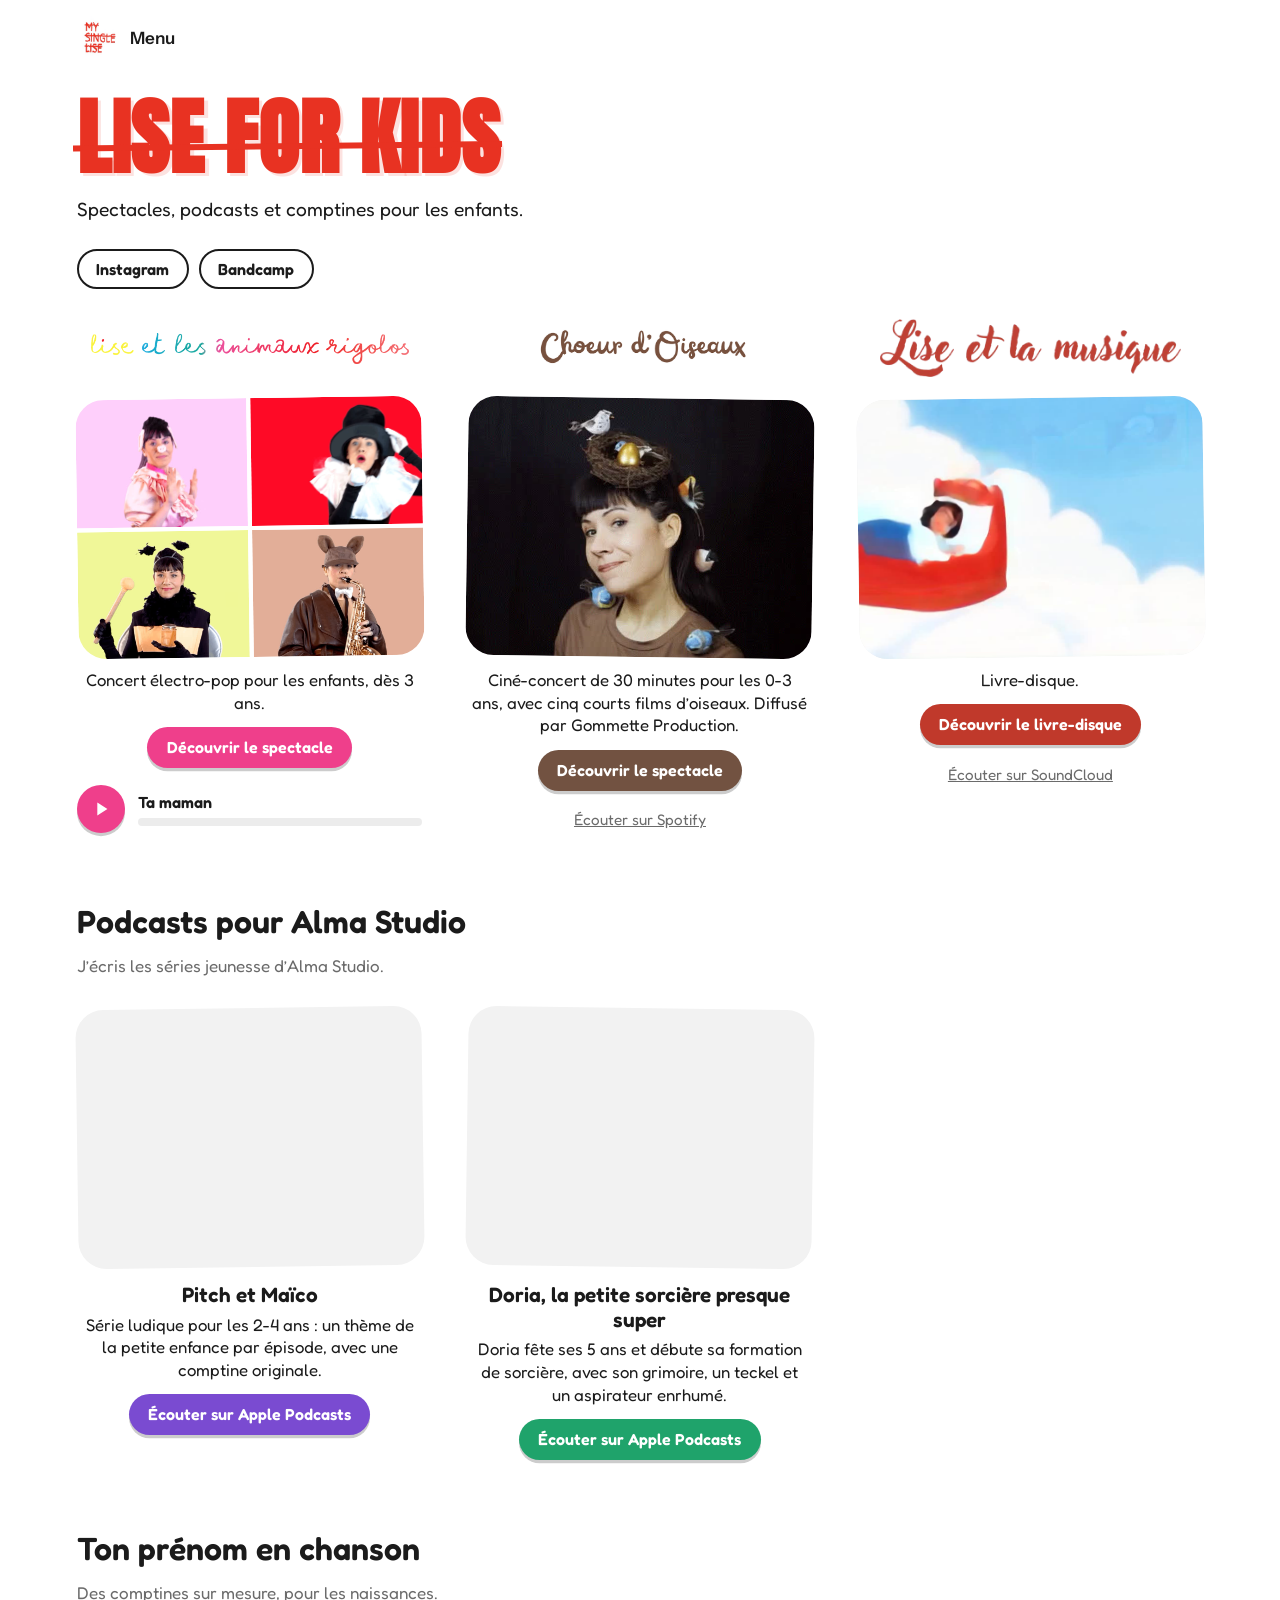
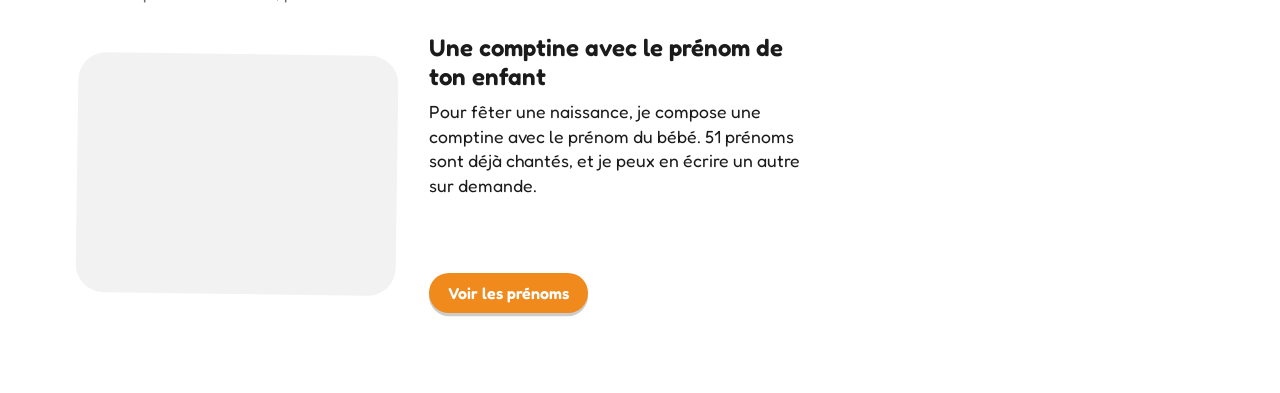
==== commit ccd5bde4: "Add files via upload" ====
--- a/kids.html
+++ b/kids.html
@@ -11,27 +11,41 @@
 /* Cette page a son propre style : tout est ici. */
 @font-face{font-family:Fredoka;src:url(assets/fonts/fredoka-latin-400-normal.woff2) format("woff2");font-weight:400;font-display:swap}
 @font-face{font-family:Fredoka;src:url(assets/fonts/fredoka-latin-600-normal.woff2) format("woff2");font-weight:600;font-display:swap}
-/* Typo du titre « Chœur d'oiseaux » : déposer le fichier de la police Riley dans assets/fonts/ sous le nom riley.woff2 (ou riley.ttf / riley.otf) */
-@font-face{font-family:Riley;src:url(assets/fonts/riley.woff2) format("woff2"),url(assets/fonts/riley.ttf) format("truetype"),url(assets/fonts/riley.otf) format("opentype");font-display:swap}
 
 .kids main{max-width:90rem}
 .kids{--round:Fredoka,"Arial Rounded MT Bold",ui-rounded,system-ui,sans-serif}
 .kids .lead{font-family:var(--round);font-size:1.2rem;color:var(--ink);margin-bottom:1.5rem}
 h1.word{font-size:clamp(3rem,8vw,5.2rem);margin:.25rem 0 1rem}
-.kids h2.section{font-family:var(--round);font-weight:600;text-transform:none;color:var(--ink);font-size:clamp(1.5rem,3vw,2rem);margin:3.5rem 0 .4rem;letter-spacing:0}
-.kids .section-sub{font-family:var(--round);color:var(--mute);margin-bottom:1.5rem;max-width:60ch}
-
-.kids-list{list-style:none;display:grid;gap:clamp(1.5rem,3vw,2.5rem);grid-template-columns:repeat(3,minmax(0,1fr))}
-@media (max-width:900px){.kids-list{grid-template-columns:minmax(0,26rem);justify-content:center}}
-
-.kid{--pill:#e83222;font-family:var(--round);color:var(--ink)}
+.kids h2.section{font-family:var(--round);font-weight:600;text-transform:none;color:var(--ink);font-size:clamp(1.5rem,3vw,2rem);margin:4rem 0 .4rem;letter-spacing:0}
+.kids .section-sub{font-family:var(--round);color:var(--mute);margin-bottom:1.75rem;max-width:60ch}
+
+.social{list-style:none;display:flex;flex-wrap:wrap;gap:.6rem;margin:0 0 1.5rem}
+.social a{
+  display:inline-block;font-family:var(--round);font-weight:600;font-size:1rem;color:var(--ink);text-decoration:none;
+  border:2.5px solid var(--ink);border-radius:999px;padding:.35rem 1.1rem;transition:transform .2s cubic-bezier(.3,1.8,.5,1),background .2s,color .2s;
+}
+.social a:hover,.social a:focus-visible{background:var(--red);border-color:var(--red);color:#fff;transform:scale(1.07) rotate(-2deg)}
+.kids-list{list-style:none;display:grid;gap:clamp(1.75rem,3.5vw,3rem);grid-template-columns:repeat(3,minmax(0,1fr))}
+.kids-list.two{grid-template-columns:repeat(2,minmax(0,1fr));max-width:46rem}
+@media (max-width:900px){.kids-list,.kids-list.two{grid-template-columns:minmax(0,26rem);justify-content:center}}
+
+.kid{--pill:#e83222;font-family:var(--round);color:var(--ink);text-align:center}
 .kid--animaux{--pill:#ef3f8b}
 .kid--oiseaux{--pill:#725241}
-.kid--musique{--pill:#e83222}
+.kid--musique{--pill:#c0392b}
 .kid--pitch{--pill:#7a4bd1}
 .kid--doria{--pill:#1fa36b}
 .kid--prenom{--pill:#f08a1c}
 .kid a{color:inherit;text-decoration:none}
+
+/* titre centré dans une zone de hauteur fixe : les 3 images démarrent à la même hauteur */
+.kid-title{margin:0 0 .9rem;height:4.4rem;display:flex;align-items:center;justify-content:center}
+.kid-title a{display:flex;align-items:center;justify-content:center;width:100%;height:100%}
+.kid-title img{display:block;max-width:92%;max-height:100%;width:auto;height:auto;transition:transform .3s cubic-bezier(.3,1.6,.5,1)}
+.kid-title a:hover img,.kid-title a:focus-visible img{transform:scale(1.05) rotate(-1.5deg)}
+.kid--animaux .kid-title img{max-height:none;width:92%;height:auto}
+.kid--oiseaux .kid-title img{max-height:4.2rem}
+.kid--musique .kid-title img{max-height:3.6rem}
 
 .kid-media{
   position:relative;display:block;aspect-ratio:4/3;overflow:hidden;border-radius:28px;background:#f2f2f2;
@@ -46,34 +60,46 @@
 .kid-strip{display:grid;grid-template-columns:1fr 1fr;grid-template-rows:1fr 1fr;gap:4px;background:#fff}
 .kid-strip video{object-position:center 15%;min-width:0;min-height:0}
 
-/* titre au-dessus de l'image, directement sur le fond de la page (fond transparent) */
-.kid-title{margin:0 0 .6rem;height:3.4rem;display:flex;align-items:center;transform:rotate(-1deg);transform-origin:left center}
-.kid-title a{display:block}
-.kid-title img{display:block;height:2.8rem;width:auto;max-width:100%}
-.kid--animaux .kid-title img{height:auto;width:100%}
-.kid--oiseaux .kid-title img{height:3.3rem}
-.kid-title.text{
-  font-family:Riley,Fredoka,"Arial Rounded MT Bold",ui-rounded,sans-serif;font-weight:600;
-  font-size:2.2rem;line-height:1.05;color:var(--pill);
-}
-.kid-title.text a{color:var(--pill)}
-
-.kid h3{font-family:var(--round);font-weight:600;font-size:1.3rem;line-height:1.2;margin:.9rem .25rem 0}
-.kid-text{display:block;padding:.7rem .25rem 0}
-.kid h3+.kid-text{padding-top:.3rem}
-.kid-text p{font-size:1.05rem;line-height:1.35;margin-bottom:.7rem}
+.kid h3{font-family:var(--round);font-weight:600;font-size:1.3rem;line-height:1.2;margin:1rem .25rem 0}
+.kid-text{display:block;padding:.75rem .25rem 0}
+.kid h3+.kid-text{padding-top:.35rem}
+.kid-text p{font-size:1.05rem;line-height:1.35;margin:0 auto .8rem;max-width:34ch}
 .kid-go{
   display:inline-block;background:var(--pill);color:#fff!important;font-weight:600;font-size:1rem;border-radius:999px;
   padding:.5rem 1.2rem;box-shadow:0 .2rem 0 rgba(0,0,0,.2);transition:transform .2s cubic-bezier(.3,1.8,.5,1);
 }
 .kid-go:hover,.kid-go:focus-visible{transform:scale(1.08) rotate(-2deg)}
-.kid a:focus-visible{outline:4px solid var(--ink);outline-offset:4px;border-radius:20px}
-.kid-player{margin-top:1rem}
-.kid-song{font-weight:600;font-size:1rem;margin-bottom:.4rem}
-.kid-player audio{display:block;width:100%;height:44px}
-.kid-alt{display:inline-block;margin-top:.3rem;font-size:.9rem;color:var(--mute)!important;text-decoration:underline!important}
+.kid a:focus-visible,.song-btn:focus-visible{outline:4px solid var(--ink);outline-offset:4px;border-radius:20px}
+
+/* lecteur de chanson, identique pour les 3 spectacles */
+.song{display:flex;align-items:center;gap:.8rem;margin:1.1rem auto 0;max-width:22rem;text-align:left}
+.song[hidden]{display:none}
+.song-btn{
+  flex:none;width:3rem;height:3rem;border-radius:50%;border:0;background:var(--pill);color:#fff;cursor:pointer;
+  display:grid;place-items:center;box-shadow:0 .2rem 0 rgba(0,0,0,.2);transition:transform .2s cubic-bezier(.3,1.8,.5,1);
+}
+.song-btn:hover{transform:scale(1.1)}
+.song-btn svg{fill:currentColor}
+.song-btn .ic-pause{display:none}
+.song.is-playing .ic-play{display:none}
+.song.is-playing .ic-pause{display:block}
+.song-info{flex:1;min-width:0}
+.song-label{display:block;font-weight:600;font-size:1rem;line-height:1.2;margin-bottom:.4rem;overflow:hidden;text-overflow:ellipsis;white-space:nowrap}
+.song-bar{display:block;height:.5rem;border-radius:999px;background:#ececec;overflow:hidden;cursor:pointer}
+.song-fill{display:block;height:100%;width:0;background:var(--pill);border-radius:999px}
+.song-alt[hidden]{display:none}
+.song-alt{margin:1.1rem auto 0;display:inline-block;font-size:.95rem;color:var(--mute)!important;text-decoration:underline!important}
+.song.no-file{display:none}
+
+/* Ton prénom en chanson : une carte horizontale */
+.prenom{display:grid;grid-template-columns:minmax(0,1fr) minmax(0,1.2fr);gap:2rem;align-items:center;max-width:46rem;text-align:left}
+.prenom .kid-media{transform:rotate(-.8deg)}
+.prenom-text h3{margin:0 0 .5rem;font-size:1.5rem}
+.prenom-text p{font-size:1.1rem;line-height:1.4;margin-bottom:1rem;max-width:40ch}
+.kid-player{margin:0 0 1rem}
 .kid-player iframe{display:block;width:100%;border:0}
-@media (prefers-reduced-motion:reduce){.kid-media,.kid-go{transition:none}}
+@media (max-width:700px){.prenom{grid-template-columns:1fr;text-align:center}.prenom-text p{margin-inline:auto}}
+@media (prefers-reduced-motion:reduce){.kid-media,.kid-go,.kid-title img,.song-btn{transition:none}}
 </style>
 </head>
 <body class="kids">
@@ -81,36 +107,50 @@
 <main>
 <h1 class="word">Lise for kids</h1>
 <p class="lead">Spectacles, podcasts et comptines pour les enfants.</p>
+<ul class="social" aria-label="Lise for kids sur le web"><li><a href="https://www.instagram.com/lise_for_kids/" target="_blank" rel="noopener">Instagram</a></li><li><a href="https://liseforkids.bandcamp.com/" target="_blank" rel="noopener">Bandcamp</a></li></ul>
+
 <ul class="kids-list">
 <li class="kid kid--animaux">
 <h2 class="kid-title"><a href="https://mysinglelise.github.io/liseetlesanimauxrigolos/" target="_blank" rel="noopener"><img src="assets/titres/animaux.png" alt="Lise et les animaux rigolos"></a></h2>
-<a class="kid-media kid-strip" href="https://mysinglelise.github.io/liseetlesanimauxrigolos/" target="_blank" rel="noopener">
+<a class="kid-media kid-strip" href="https://mysinglelise.github.io/liseetlesanimauxrigolos/" target="_blank" rel="noopener" aria-label="Découvrir le spectacle">
 <video src="assets/previews/cochon.mp4" poster="assets/previews/cochon.jpg" autoplay loop muted playsinline preload="metadata"></video><video src="assets/previews/chapeau.mp4" poster="assets/previews/chapeau.jpg" autoplay loop muted playsinline preload="metadata"></video><video src="assets/previews/abeille.mp4" poster="assets/previews/abeille.jpg" autoplay loop muted playsinline preload="metadata"></video><video src="assets/previews/saxo.mp4" poster="assets/previews/saxo.jpg" autoplay loop muted playsinline preload="metadata"></video>
 </a>
 <div class="kid-text"><p>Concert électro-pop pour les enfants, dès 3 ans.</p><a class="kid-go" href="https://mysinglelise.github.io/liseetlesanimauxrigolos/" target="_blank" rel="noopener">Découvrir le spectacle</a></div>
-<div class="kid-player" id="song-animaux"><p class="kid-song">Écouter : Ta maman</p><audio controls preload="none" src="assets/audio/ta-maman.mp3" onerror="document.getElementById('song-animaux').hidden=true"></audio></div>
+<div class="song" data-src="assets/audio/ta-maman.mp3">
+<button class="song-btn" type="button" aria-label="Écouter : Ta maman"><svg viewBox="0 0 24 24" width="22" height="22" aria-hidden="true"><path class="ic-play" d="M8 5v14l11-7z"/><path class="ic-pause" d="M7 5h4v14H7zM13 5h4v14h-4z"/></svg></button>
+<span class="song-info"><span class="song-label">Ta maman</span><span class="song-bar"><span class="song-fill"></span></span></span>
+</div>
+<a class="song-alt" href="https://mysinglelise.github.io/liseetlesanimauxrigolos/" target="_blank" rel="noopener" hidden>Écouter sur le site du spectacle</a>
 </li>
 <li class="kid kid--oiseaux">
 <h2 class="kid-title"><a href="https://gommette-production.com/spectacle/choeurs-doiseaux-my-single-lise/" target="_blank" rel="noopener"><img src="assets/titres/oiseaux.png" alt="Chœur d’oiseaux"></a></h2>
-<a class="kid-media" href="https://gommette-production.com/spectacle/choeurs-doiseaux-my-single-lise/" target="_blank" rel="noopener">
+<a class="kid-media" href="https://gommette-production.com/spectacle/choeurs-doiseaux-my-single-lise/" target="_blank" rel="noopener" aria-label="Découvrir le spectacle">
 <video src="assets/previews/oiseaux.mp4" poster="assets/previews/oiseaux.jpg" autoplay loop muted playsinline preload="metadata"></video>
 </a>
 <div class="kid-text"><p>Ciné-concert de 30 minutes pour les 0-3 ans, avec cinq courts films d’oiseaux. Diffusé par Gommette Production.</p><a class="kid-go" href="https://gommette-production.com/spectacle/choeurs-doiseaux-my-single-lise/" target="_blank" rel="noopener">Découvrir le spectacle</a></div>
-<div class="kid-player"><p class="kid-song">Écouter : Oiseau de nuit</p><iframe title="Oiseau de nuit sur Spotify" src="https://open.spotify.com/embed/track/6j8RQv0lCUohA9dACKcF98" height="80" loading="lazy" allow="encrypted-media; clipboard-write"></iframe></div>
+<div class="song" data-src="assets/audio/oiseau-de-nuit.mp3">
+<button class="song-btn" type="button" aria-label="Écouter : Oiseau de nuit"><svg viewBox="0 0 24 24" width="22" height="22" aria-hidden="true"><path class="ic-play" d="M8 5v14l11-7z"/><path class="ic-pause" d="M7 5h4v14H7zM13 5h4v14h-4z"/></svg></button>
+<span class="song-info"><span class="song-label">Oiseau de nuit</span><span class="song-bar"><span class="song-fill"></span></span></span>
+</div>
+<a class="song-alt" href="https://open.spotify.com/track/6j8RQv0lCUohA9dACKcF98" target="_blank" rel="noopener" hidden>Écouter sur Spotify</a>
 </li>
 <li class="kid kid--musique">
-<h2 class="kid-title"><a href="https://github.com/mysinglelise/liseetlamusique" target="_blank" rel="noopener"><img src="assets/titres/musique.png" alt="Lise et la musique"></a></h2>
-<a class="kid-media" href="https://github.com/mysinglelise/liseetlamusique" target="_blank" rel="noopener">
+<h2 class="kid-title"><a href="https://mysinglelise.github.io/liseetlamusique/" target="_blank" rel="noopener"><img src="assets/titres/musique.png" alt="Lise et la musique"></a></h2>
+<a class="kid-media" href="https://mysinglelise.github.io/liseetlamusique/" target="_blank" rel="noopener" aria-label="Découvrir le livre-disque">
 <video src="assets/previews/musique.mp4" poster="assets/previews/musique.jpg" autoplay loop muted playsinline preload="metadata"></video>
 </a>
-<div class="kid-text"><p>Concert-conte.</p><a class="kid-go" href="https://github.com/mysinglelise/liseetlamusique" target="_blank" rel="noopener">Découvrir le spectacle</a></div>
-<div class="kid-player"><p class="kid-song">Écouter une chanson</p><iframe title="Lise et la musique sur SoundCloud" src="https://w.soundcloud.com/player/?url=https%3A//on.soundcloud.com/WayIgJOfm47BiYprnl&amp;color=%23e83222&amp;visual=false&amp;show_comments=false&amp;show_teaser=false&amp;hide_related=true" height="80" loading="lazy" allow="autoplay"></iframe><a class="kid-alt" href="https://on.soundcloud.com/WayIgJOfm47BiYprnl" target="_blank" rel="noopener">Ouvrir sur SoundCloud</a></div>
+<div class="kid-text"><p>Livre-disque.</p><a class="kid-go" href="https://mysinglelise.github.io/liseetlamusique/" target="_blank" rel="noopener">Découvrir le livre-disque</a></div>
+<div class="song" data-src="assets/audio/lise-et-la-musique.mp3">
+<button class="song-btn" type="button" aria-label="Écouter : Une chanson du livre-disque"><svg viewBox="0 0 24 24" width="22" height="22" aria-hidden="true"><path class="ic-play" d="M8 5v14l11-7z"/><path class="ic-pause" d="M7 5h4v14H7zM13 5h4v14h-4z"/></svg></button>
+<span class="song-info"><span class="song-label">Une chanson du livre-disque</span><span class="song-bar"><span class="song-fill"></span></span></span>
+</div>
+<a class="song-alt" href="https://on.soundcloud.com/WayIgJOfm47BiYprnl" target="_blank" rel="noopener" hidden>Écouter sur SoundCloud</a>
 </li>
 </ul>
 
-<h2 class="section">Auteure pour Alma Studio, et comptines sur mesure</h2>
-<p class="section-sub">J’écris les séries de podcasts jeunesse d’Alma Studio, et je compose des comptines avec le prénom des enfants.</p>
-<ul class="kids-list">
+<h2 class="section">Podcasts pour Alma Studio</h2>
+<p class="section-sub">J’écris les séries jeunesse d’Alma Studio.</p>
+<ul class="kids-list two">
 <li class="kid kid--pitch">
 <a class="kid-media" href="https://podcasts.apple.com/fr/podcast/pitch-et-ma%C3%AFco/id1746939628?i=1000657669355" target="_blank" rel="noopener" aria-label="Pitch et Maïco"><img class="cover" src="https://is1-ssl.mzstatic.com/image/thumb/Podcasts221/v4/c1/69/9e/c1699e08-4a25-cb1a-a027-c3dc35bceea3/mza_7712818610846929443.jpg/600x600bb.jpg" alt="" loading="lazy" onerror="this.remove()"></a>
 <h3>Pitch et Maïco</h3>
@@ -121,14 +161,40 @@
 <h3>Doria, la petite sorcière presque super</h3>
 <div class="kid-text"><p>Doria fête ses 5 ans et débute sa formation de sorcière, avec son grimoire, un teckel et un aspirateur enrhumé.</p><a class="kid-go" href="https://podcasts.apple.com/fr/podcast/doria-le-petite-sorci%C3%A8re-presque-super/id1746939628?i=1000657669450" target="_blank" rel="noopener">Écouter sur Apple Podcasts</a></div>
 </li>
-<li class="kid kid--prenom">
+</ul>
+
+<h2 class="section">Ton prénom en chanson</h2>
+<p class="section-sub">Des comptines sur mesure, pour les naissances.</p>
+<div class="prenom kid kid--prenom">
 <a class="kid-media" href="https://liseforkids.bandcamp.com/album/ton-prenom-en-chanson" target="_blank" rel="noopener" aria-label="Ton prénom en chanson"><img class="cover" src="https://f4.bcbits.com/img/a3820779724_5.jpg" alt="" loading="lazy" onerror="this.remove()"></a>
-<h3>Ton prénom en chanson</h3>
-<div class="kid-text"><p>Une comptine avec le prénom de ton enfant, pour fêter une naissance. 51 prénoms déjà chantés.</p><a class="kid-go" href="https://liseforkids.bandcamp.com/album/ton-prenom-en-chanson" target="_blank" rel="noopener">Voir les prénoms</a></div>
-<div class="kid-player"><iframe title="Ton prénom en chanson sur Bandcamp" src="https://bandcamp.com/EmbeddedPlayer/album=2438733935/size=small/bgcol=ffffff/linkcol=f08a1c/artwork=none/transparent=true/" height="42" seamless loading="lazy"></iframe></div></li>
-</ul>
+<div class="prenom-text">
+<h3>Une comptine avec le prénom de ton enfant</h3>
+<p>Pour fêter une naissance, je compose une comptine avec le prénom du bébé. 51 prénoms sont déjà chantés, et je peux en écrire un autre sur demande.</p>
+<div class="kid-player"><iframe title="Ton prénom en chanson sur Bandcamp" src="https://bandcamp.com/EmbeddedPlayer/album=2438733935/size=small/bgcol=ffffff/linkcol=f08a1c/artwork=none/transparent=true/" height="42" seamless loading="lazy"></iframe></div>
+<a class="kid-go" href="https://liseforkids.bandcamp.com/album/ton-prenom-en-chanson" target="_blank" rel="noopener">Voir les prénoms</a>
+</div></div>
 <script>
 if(matchMedia('(prefers-reduced-motion: reduce)').matches)document.querySelectorAll('video').forEach(function(v){v.removeAttribute('autoplay');v.pause();});
+/* lecteurs de chansons : un seul son à la fois. Sans fichier audio, on propose un lien à la place. */
+(function(){
+  var current=null;
+  document.querySelectorAll('.song').forEach(function(box){
+    var a=new Audio();a.preload='none';a.src=box.dataset.src;
+    var btn=box.querySelector('.song-btn'),fill=box.querySelector('.song-fill'),bar=box.querySelector('.song-bar'),alt=box.nextElementSibling;
+    function fallback(){box.classList.add('no-file');if(alt)alt.hidden=false;}
+    a.addEventListener('error',fallback);
+    a.addEventListener('timeupdate',function(){if(a.duration)fill.style.width=(a.currentTime/a.duration*100)+'%';});
+    a.addEventListener('ended',function(){box.classList.remove('is-playing');fill.style.width='0';current=null;});
+    btn.addEventListener('click',function(){
+      if(a.paused){if(current&&current!==a)current.pause();a.play().catch(fallback);current=a;}else a.pause();
+    });
+    a.addEventListener('play',function(){box.classList.add('is-playing');});
+    a.addEventListener('pause',function(){box.classList.remove('is-playing');});
+    bar.addEventListener('click',function(e){if(!a.duration)return;var r=bar.getBoundingClientRect();a.currentTime=(e.clientX-r.left)/r.width*a.duration;});
+    /* vérifie tout de suite si le fichier existe */
+    fetch(box.dataset.src,{method:'HEAD'}).then(function(r){if(!r.ok)fallback();}).catch(function(){});
+  });
+})();
 </script>
 </main>
 </body>
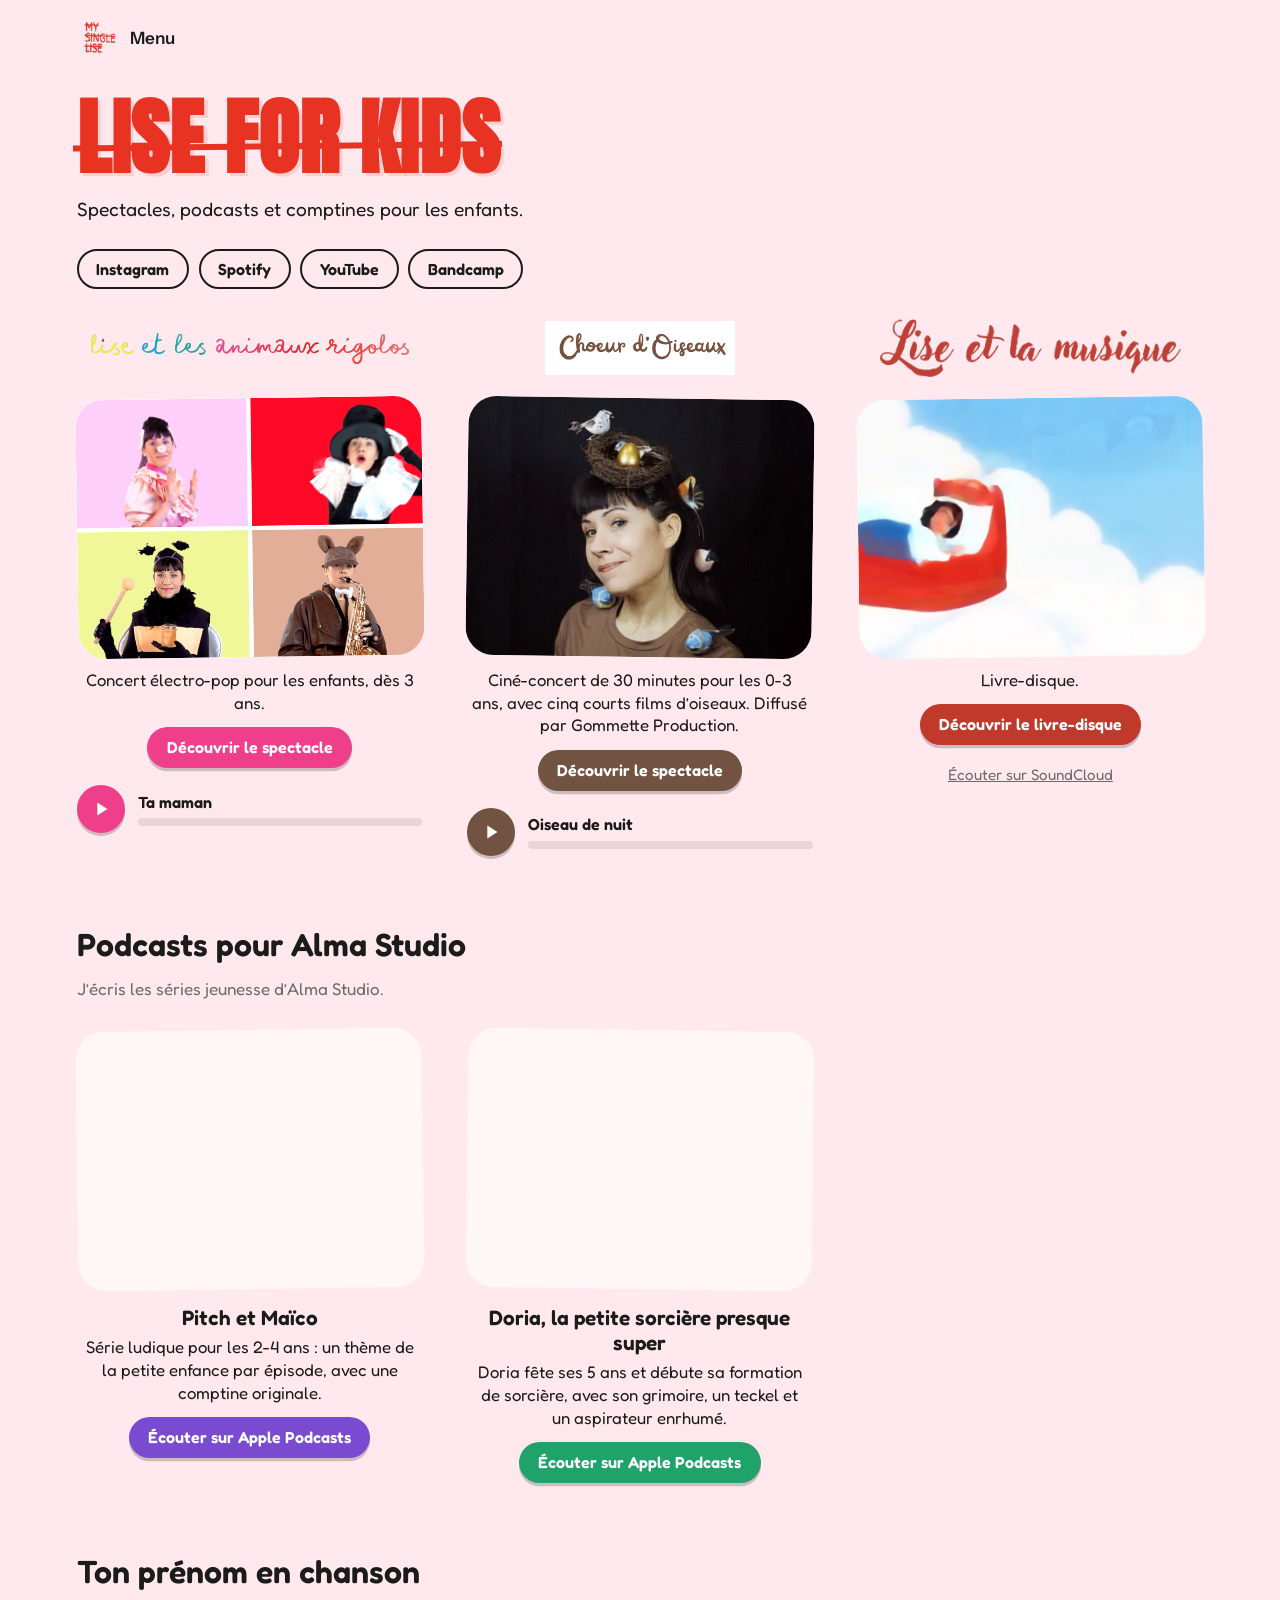
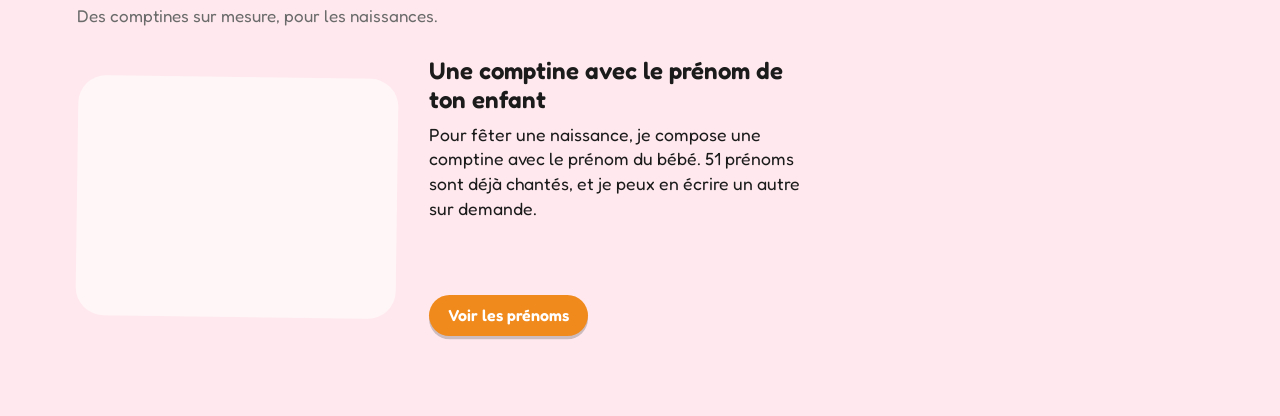
==== commit 0369ab14: "Add files via upload" ====
--- a/kids.html
+++ b/kids.html
@@ -12,6 +12,8 @@
 @font-face{font-family:Fredoka;src:url(assets/fonts/fredoka-latin-400-normal.woff2) format("woff2");font-weight:400;font-display:swap}
 @font-face{font-family:Fredoka;src:url(assets/fonts/fredoka-latin-600-normal.woff2) format("woff2");font-weight:600;font-display:swap}
 
+html{background:#FFE9EE}
+body.kids{background:#FFE9EE}
 .kids main{max-width:90rem}
 .kids{--round:Fredoka,"Arial Rounded MT Bold",ui-rounded,system-ui,sans-serif}
 .kids .lead{font-family:var(--round);font-size:1.2rem;color:var(--ink);margin-bottom:1.5rem}
@@ -43,12 +45,12 @@
 .kid-title a{display:flex;align-items:center;justify-content:center;width:100%;height:100%}
 .kid-title img{display:block;max-width:92%;max-height:100%;width:auto;height:auto;transition:transform .3s cubic-bezier(.3,1.6,.5,1)}
 .kid-title a:hover img,.kid-title a:focus-visible img{transform:scale(1.05) rotate(-1.5deg)}
-.kid--animaux .kid-title img{max-height:none;width:92%;height:auto}
-.kid--oiseaux .kid-title img{max-height:4.2rem}
+.kid--animaux .kid-title img{max-height:none;width:92%;height:auto;filter:drop-shadow(0 0 .6px rgba(110,70,20,.55))}
+.kid--oiseaux .kid-title img{max-height:3.4rem}
 .kid--musique .kid-title img{max-height:3.6rem}
 
 .kid-media{
-  position:relative;display:block;aspect-ratio:4/3;overflow:hidden;border-radius:28px;background:#f2f2f2;
+  position:relative;display:block;aspect-ratio:4/3;overflow:hidden;border-radius:28px;background:rgba(255,255,255,.6);
   transition:transform .3s cubic-bezier(.3,1.6,.5,1);
 }
 .kid:nth-child(odd) .kid-media{transform:rotate(-.8deg)}
@@ -85,7 +87,7 @@
 .song.is-playing .ic-pause{display:block}
 .song-info{flex:1;min-width:0}
 .song-label{display:block;font-weight:600;font-size:1rem;line-height:1.2;margin-bottom:.4rem;overflow:hidden;text-overflow:ellipsis;white-space:nowrap}
-.song-bar{display:block;height:.5rem;border-radius:999px;background:#ececec;overflow:hidden;cursor:pointer}
+.song-bar{display:block;height:.5rem;border-radius:999px;background:rgba(0,0,0,.09);overflow:hidden;cursor:pointer}
 .song-fill{display:block;height:100%;width:0;background:var(--pill);border-radius:999px}
 .song-alt[hidden]{display:none}
 .song-alt{margin:1.1rem auto 0;display:inline-block;font-size:.95rem;color:var(--mute)!important;text-decoration:underline!important}
@@ -107,7 +109,7 @@
 <main>
 <h1 class="word">Lise for kids</h1>
 <p class="lead">Spectacles, podcasts et comptines pour les enfants.</p>
-<ul class="social" aria-label="Lise for kids sur le web"><li><a href="https://www.instagram.com/lise_for_kids/" target="_blank" rel="noopener">Instagram</a></li><li><a href="https://liseforkids.bandcamp.com/" target="_blank" rel="noopener">Bandcamp</a></li></ul>
+<ul class="social" aria-label="Lise for kids sur le web"><li><a href="https://www.instagram.com/lise_for_kids/" target="_blank" rel="noopener">Instagram</a></li><li><a href="https://open.spotify.com/artist/756YvceQ2yzlguhfqarrse" target="_blank" rel="noopener">Spotify</a></li><li><a href="https://www.youtube.com/channel/UCpwIPdoSCQJo5MROrEyjB4A" target="_blank" rel="noopener">YouTube</a></li><li><a href="https://liseforkids.bandcamp.com/" target="_blank" rel="noopener">Bandcamp</a></li></ul>
 
 <ul class="kids-list">
 <li class="kid kid--animaux">
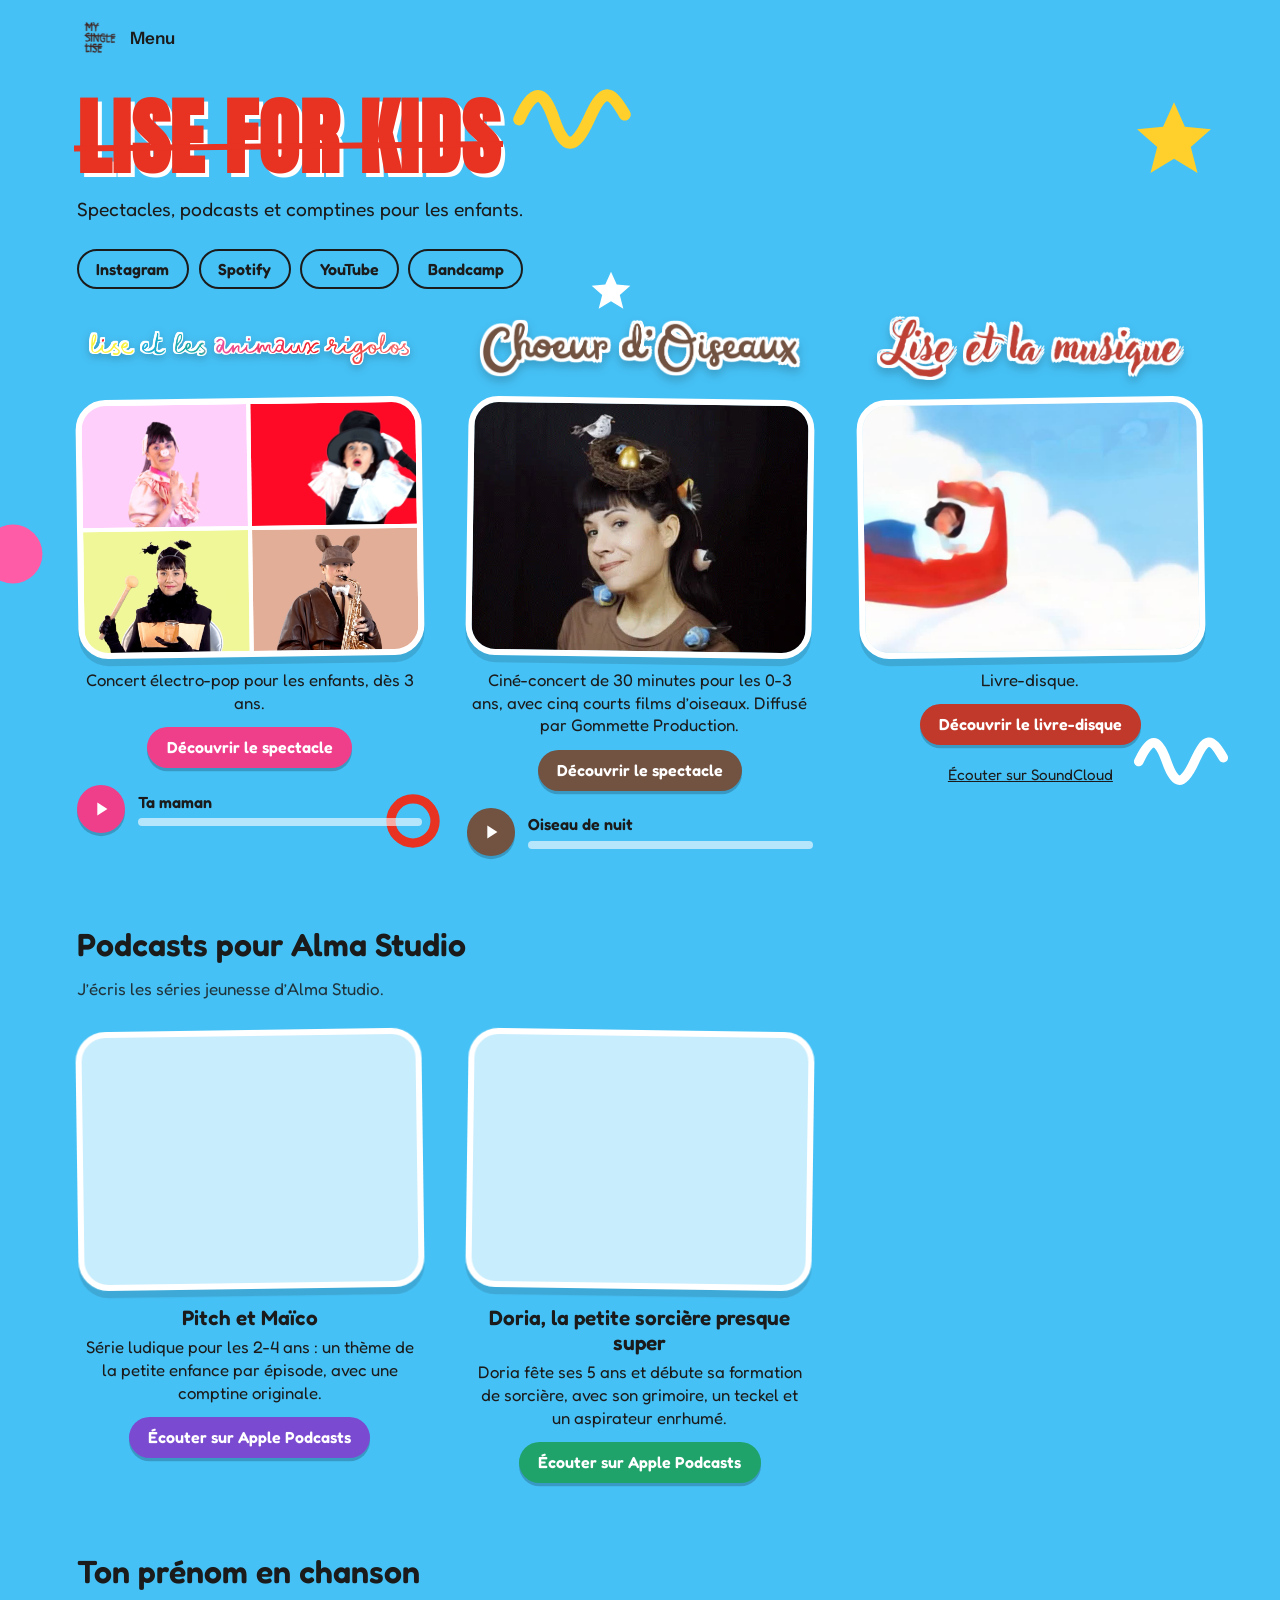
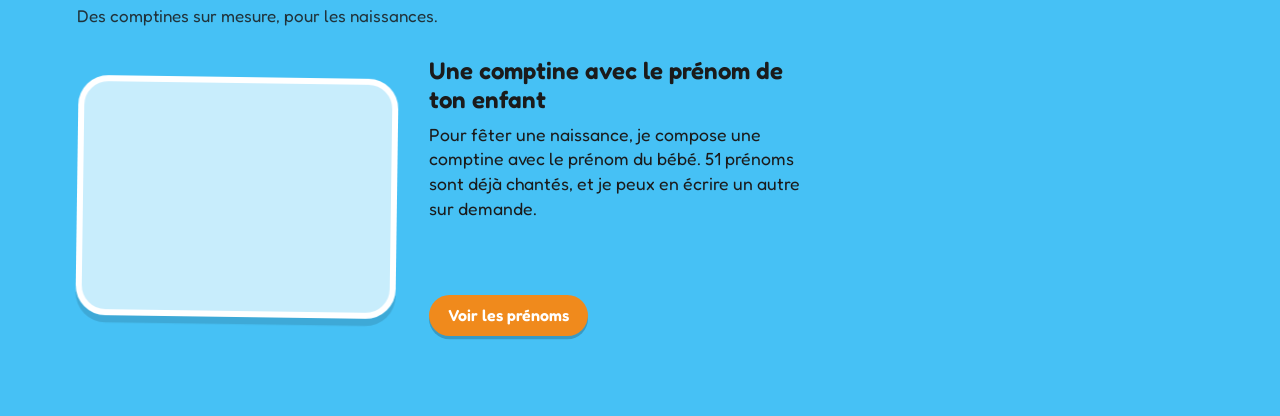
==== commit 14035e42: "Add files via upload" ====
--- a/kids.html
+++ b/kids.html
@@ -12,14 +12,25 @@
 @font-face{font-family:Fredoka;src:url(assets/fonts/fredoka-latin-400-normal.woff2) format("woff2");font-weight:400;font-display:swap}
 @font-face{font-family:Fredoka;src:url(assets/fonts/fredoka-latin-600-normal.woff2) format("woff2");font-weight:600;font-display:swap}
 
-html{background:#FFE9EE}
-body.kids{background:#FFE9EE}
-.kids main{max-width:90rem}
+html{background:#46C1F5}
+body.kids{background:#46C1F5}
+.kids main{max-width:90rem;position:relative;z-index:1}
+.deco{position:fixed;inset:0;pointer-events:none;z-index:0;overflow:hidden}
+.deco svg{position:absolute;animation:float 5s ease-in-out infinite alternate}
+.deco .d1{top:11%;right:5%;width:84px;animation-duration:4.2s}
+.deco .d2{top:58%;left:-1.5%;width:64px;animation-duration:5.4s;animation-delay:-1s}
+.deco .d3{top:78%;right:4%;width:96px;animation-duration:6s;animation-delay:-2s}
+.deco .d4{top:30%;left:46%;width:44px;animation-duration:4.8s;animation-delay:-3s}
+.deco .d5{top:5%;left:40%;width:120px;animation-duration:5.8s;animation-delay:-.5s}
+.deco .d6{top:88%;left:30%;width:58px;animation-duration:4.4s;animation-delay:-1.5s}
+@media (max-width:700px){.deco .d4,.deco .d5,.deco .d6{display:none}.deco .d1{width:56px;top:9%}}
+@keyframes float{from{transform:translateY(-10px) rotate(-8deg)}to{transform:translateY(12px) rotate(9deg)}}
 .kids{--round:Fredoka,"Arial Rounded MT Bold",ui-rounded,system-ui,sans-serif}
 .kids .lead{font-family:var(--round);font-size:1.2rem;color:var(--ink);margin-bottom:1.5rem}
-h1.word{font-size:clamp(3rem,8vw,5.2rem);margin:.25rem 0 1rem}
+h1.word{font-size:clamp(3rem,8vw,5.2rem);margin:.25rem 0 1rem;text-shadow:.045em .045em 0 #fff;transform-origin:left center;animation:pop-in .8s cubic-bezier(.3,1.6,.5,1) both}
+@keyframes pop-in{0%{transform:scale(.55) rotate(-7deg);opacity:0}60%{opacity:1}100%{transform:none;opacity:1}}
 .kids h2.section{font-family:var(--round);font-weight:600;text-transform:none;color:var(--ink);font-size:clamp(1.5rem,3vw,2rem);margin:4rem 0 .4rem;letter-spacing:0}
-.kids .section-sub{font-family:var(--round);color:var(--mute);margin-bottom:1.75rem;max-width:60ch}
+.kids .section-sub{font-family:var(--round);color:var(--ink);opacity:.85;margin-bottom:1.75rem;max-width:60ch}
 
 .social{list-style:none;display:flex;flex-wrap:wrap;gap:.6rem;margin:0 0 1.5rem}
 .social a{
@@ -43,14 +54,17 @@
 /* titre centré dans une zone de hauteur fixe : les 3 images démarrent à la même hauteur */
 .kid-title{margin:0 0 .9rem;height:4.4rem;display:flex;align-items:center;justify-content:center}
 .kid-title a{display:flex;align-items:center;justify-content:center;width:100%;height:100%}
-.kid-title img{display:block;max-width:92%;max-height:100%;width:auto;height:auto;transition:transform .3s cubic-bezier(.3,1.6,.5,1)}
+.kid-title img{
+  display:block;max-width:92%;max-height:100%;width:auto;height:auto;transition:transform .3s cubic-bezier(.3,1.6,.5,1);
+  filter:drop-shadow(3px 0 0 #fff) drop-shadow(-3px 0 0 #fff) drop-shadow(0 3px 0 #fff) drop-shadow(0 -3px 0 #fff) drop-shadow(0 5px 5px rgba(0,0,0,.18));
+}
 .kid-title a:hover img,.kid-title a:focus-visible img{transform:scale(1.05) rotate(-1.5deg)}
-.kid--animaux .kid-title img{max-height:none;width:92%;height:auto;filter:drop-shadow(0 0 .6px rgba(110,70,20,.55))}
+.kid--animaux .kid-title img{max-height:none;width:92%;height:auto;filter:drop-shadow(1.5px 0 0 #fff) drop-shadow(-1.5px 0 0 #fff) drop-shadow(0 1.5px 0 #fff) drop-shadow(0 -1.5px 0 #fff) drop-shadow(0 3px 4px rgba(0,0,0,.2))}
 .kid--oiseaux .kid-title img{max-height:3.4rem}
 .kid--musique .kid-title img{max-height:3.6rem}
 
 .kid-media{
-  position:relative;display:block;aspect-ratio:4/3;overflow:hidden;border-radius:28px;background:rgba(255,255,255,.6);
+  position:relative;display:block;aspect-ratio:4/3;overflow:hidden;border-radius:30px;background:rgba(255,255,255,.7);border:6px solid #fff;box-shadow:0 .45rem 0 rgba(0,0,0,.12);
   transition:transform .3s cubic-bezier(.3,1.6,.5,1);
 }
 .kid:nth-child(odd) .kid-media{transform:rotate(-.8deg)}
@@ -87,10 +101,10 @@
 .song.is-playing .ic-pause{display:block}
 .song-info{flex:1;min-width:0}
 .song-label{display:block;font-weight:600;font-size:1rem;line-height:1.2;margin-bottom:.4rem;overflow:hidden;text-overflow:ellipsis;white-space:nowrap}
-.song-bar{display:block;height:.5rem;border-radius:999px;background:rgba(0,0,0,.09);overflow:hidden;cursor:pointer}
+.song-bar{display:block;height:.5rem;border-radius:999px;background:rgba(255,255,255,.6);overflow:hidden;cursor:pointer}
 .song-fill{display:block;height:100%;width:0;background:var(--pill);border-radius:999px}
 .song-alt[hidden]{display:none}
-.song-alt{margin:1.1rem auto 0;display:inline-block;font-size:.95rem;color:var(--mute)!important;text-decoration:underline!important}
+.song-alt{margin:1.1rem auto 0;display:inline-block;font-size:.95rem;color:var(--ink)!important;text-decoration:underline!important}
 .song.no-file{display:none}
 
 /* Ton prénom en chanson : une carte horizontale */
@@ -101,10 +115,18 @@
 .kid-player{margin:0 0 1rem}
 .kid-player iframe{display:block;width:100%;border:0}
 @media (max-width:700px){.prenom{grid-template-columns:1fr;text-align:center}.prenom-text p{margin-inline:auto}}
-@media (prefers-reduced-motion:reduce){.kid-media,.kid-go,.kid-title img,.song-btn{transition:none}}
+@media (prefers-reduced-motion:reduce){.kid-media,.kid-go,.kid-title img,.song-btn{transition:none}.deco svg,h1.word{animation:none}}
 </style>
 </head>
 <body class="kids">
+<div class="deco" aria-hidden="true">
+<svg class="d1" viewBox="0 0 100 100"><path fill="#FFD02B" d="M50 4l13 29 31 3-24 21 8 31-28-17-28 17 8-31L6 36l31-3z"/></svg>
+<svg class="d2" viewBox="0 0 100 100"><circle cx="50" cy="50" r="46" fill="#FF5CA8"/></svg>
+<svg class="d3" viewBox="0 0 100 100"><path fill="none" stroke="#fff" stroke-width="10" stroke-linecap="round" d="M6 62c12-26 20-26 29 0s17 26 29 0 17-26 30-4"/></svg>
+<svg class="d4" viewBox="0 0 100 100"><path fill="#fff" d="M50 4l13 29 31 3-24 21 8 31-28-17-28 17 8-31L6 36l31-3z"/></svg>
+<svg class="d5" viewBox="0 0 100 100"><path fill="none" stroke="#FFD02B" stroke-width="10" stroke-linecap="round" d="M6 62c12-26 20-26 29 0s17 26 29 0 17-26 30-4"/></svg>
+<svg class="d6" viewBox="0 0 100 100"><circle cx="50" cy="50" r="38" fill="none" stroke="#E83222" stroke-width="16"/></svg>
+</div>
 <header class="top"><a href="menu.html"><img src="assets/poster.png" alt=""><span>Menu</span></a></header>
 <main>
 <h1 class="word">Lise for kids</h1>
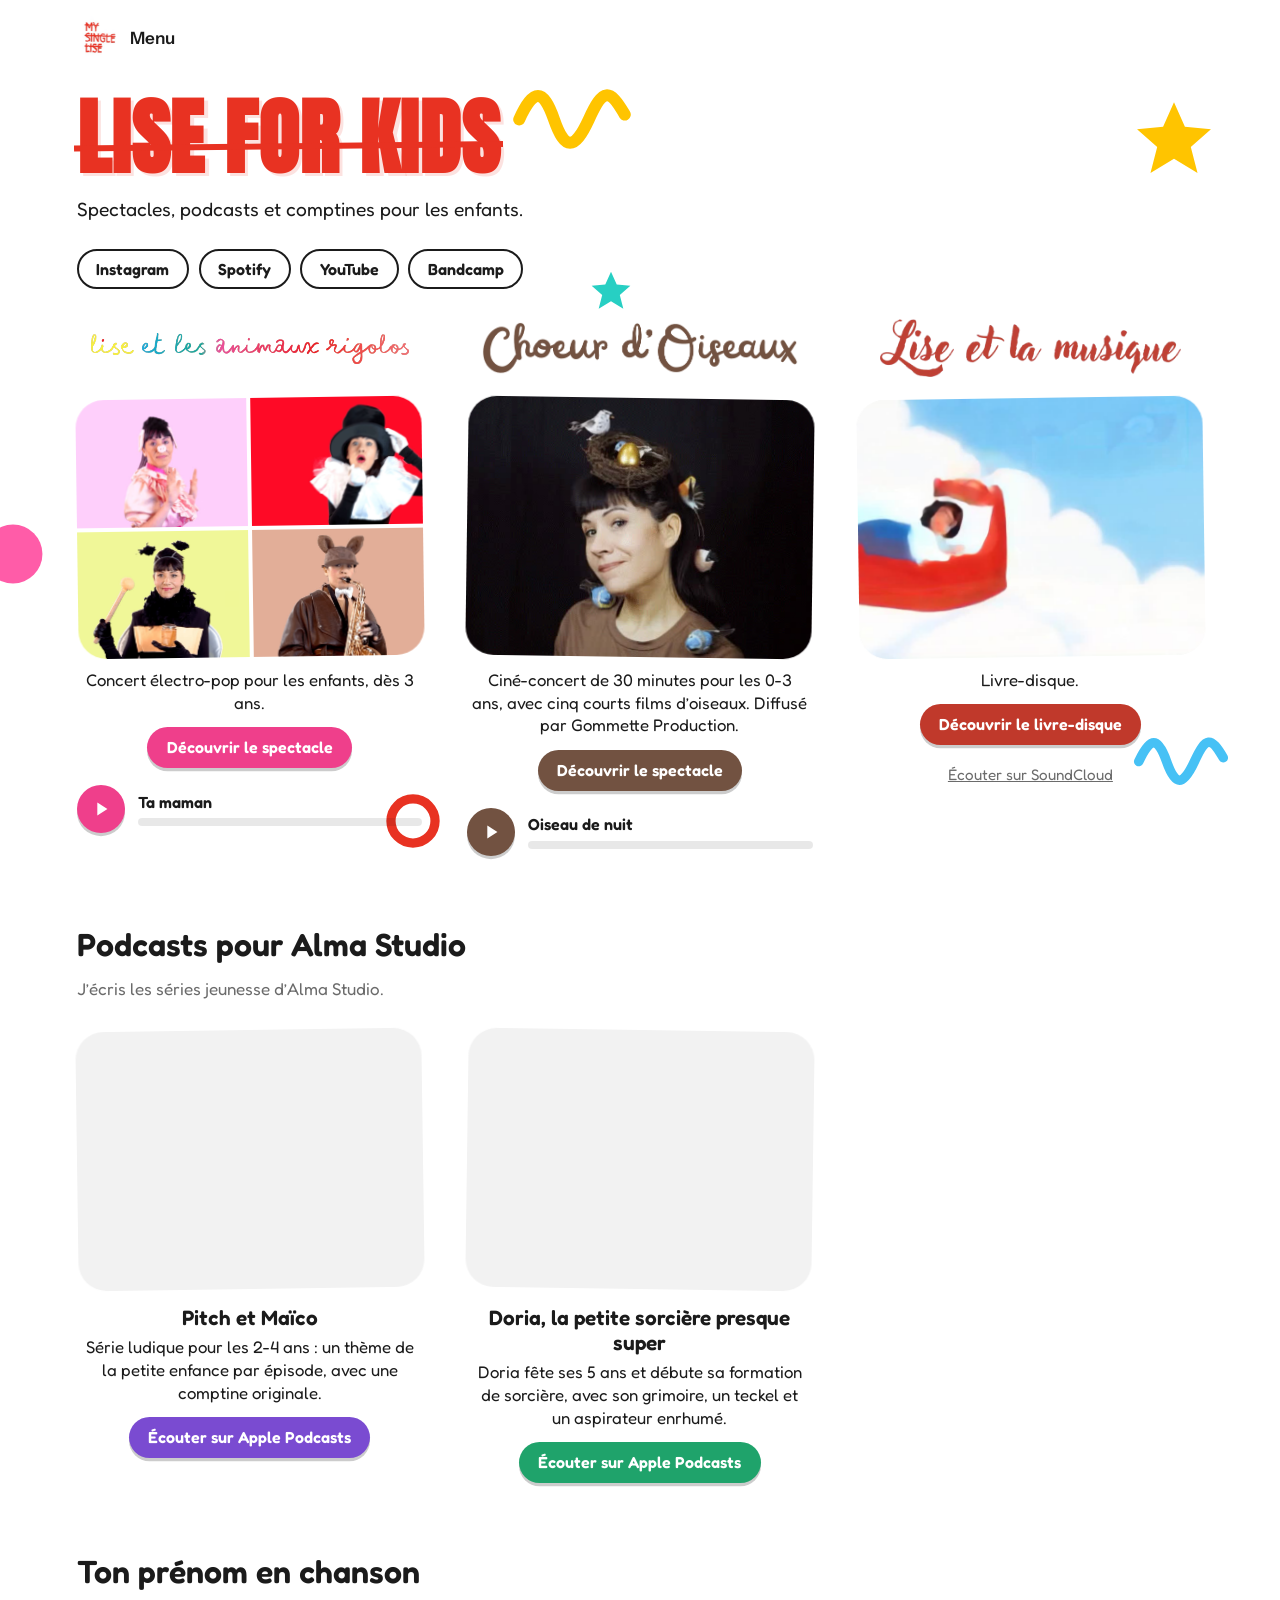
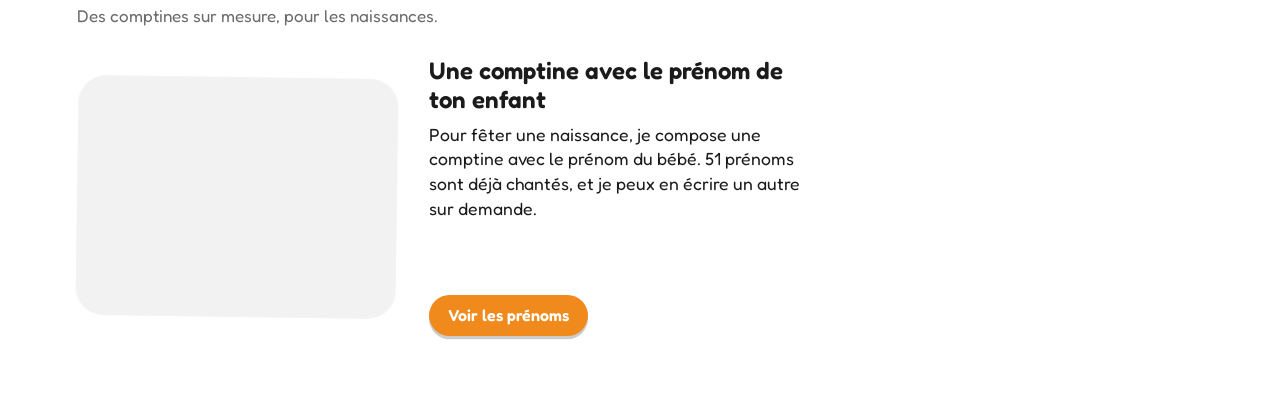
==== commit cc8fea75: "Add files via upload" ====
--- a/kids.html
+++ b/kids.html
@@ -12,8 +12,8 @@
 @font-face{font-family:Fredoka;src:url(assets/fonts/fredoka-latin-400-normal.woff2) format("woff2");font-weight:400;font-display:swap}
 @font-face{font-family:Fredoka;src:url(assets/fonts/fredoka-latin-600-normal.woff2) format("woff2");font-weight:600;font-display:swap}
 
-html{background:#46C1F5}
-body.kids{background:#46C1F5}
+html{background:#fff}
+body.kids{background:#fff}
 .kids main{max-width:90rem;position:relative;z-index:1}
 .deco{position:fixed;inset:0;pointer-events:none;z-index:0;overflow:hidden}
 .deco svg{position:absolute;animation:float 5s ease-in-out infinite alternate}
@@ -27,10 +27,10 @@
 @keyframes float{from{transform:translateY(-10px) rotate(-8deg)}to{transform:translateY(12px) rotate(9deg)}}
 .kids{--round:Fredoka,"Arial Rounded MT Bold",ui-rounded,system-ui,sans-serif}
 .kids .lead{font-family:var(--round);font-size:1.2rem;color:var(--ink);margin-bottom:1.5rem}
-h1.word{font-size:clamp(3rem,8vw,5.2rem);margin:.25rem 0 1rem;text-shadow:.045em .045em 0 #fff;transform-origin:left center;animation:pop-in .8s cubic-bezier(.3,1.6,.5,1) both}
+h1.word{font-size:clamp(3rem,8vw,5.2rem);margin:.25rem 0 1rem;text-shadow:.04em .04em 0 rgba(232,50,34,.14);transform-origin:left center;animation:pop-in .8s cubic-bezier(.3,1.6,.5,1) both}
 @keyframes pop-in{0%{transform:scale(.55) rotate(-7deg);opacity:0}60%{opacity:1}100%{transform:none;opacity:1}}
 .kids h2.section{font-family:var(--round);font-weight:600;text-transform:none;color:var(--ink);font-size:clamp(1.5rem,3vw,2rem);margin:4rem 0 .4rem;letter-spacing:0}
-.kids .section-sub{font-family:var(--round);color:var(--ink);opacity:.85;margin-bottom:1.75rem;max-width:60ch}
+.kids .section-sub{font-family:var(--round);color:var(--mute);margin-bottom:1.75rem;max-width:60ch}
 
 .social{list-style:none;display:flex;flex-wrap:wrap;gap:.6rem;margin:0 0 1.5rem}
 .social a{
@@ -56,15 +56,14 @@
 .kid-title a{display:flex;align-items:center;justify-content:center;width:100%;height:100%}
 .kid-title img{
   display:block;max-width:92%;max-height:100%;width:auto;height:auto;transition:transform .3s cubic-bezier(.3,1.6,.5,1);
-  filter:drop-shadow(3px 0 0 #fff) drop-shadow(-3px 0 0 #fff) drop-shadow(0 3px 0 #fff) drop-shadow(0 -3px 0 #fff) drop-shadow(0 5px 5px rgba(0,0,0,.18));
 }
 .kid-title a:hover img,.kid-title a:focus-visible img{transform:scale(1.05) rotate(-1.5deg)}
-.kid--animaux .kid-title img{max-height:none;width:92%;height:auto;filter:drop-shadow(1.5px 0 0 #fff) drop-shadow(-1.5px 0 0 #fff) drop-shadow(0 1.5px 0 #fff) drop-shadow(0 -1.5px 0 #fff) drop-shadow(0 3px 4px rgba(0,0,0,.2))}
+.kid--animaux .kid-title img{max-height:none;width:92%;height:auto;filter:drop-shadow(0 0 .6px rgba(110,70,20,.55))}
 .kid--oiseaux .kid-title img{max-height:3.4rem}
 .kid--musique .kid-title img{max-height:3.6rem}
 
 .kid-media{
-  position:relative;display:block;aspect-ratio:4/3;overflow:hidden;border-radius:30px;background:rgba(255,255,255,.7);border:6px solid #fff;box-shadow:0 .45rem 0 rgba(0,0,0,.12);
+  position:relative;display:block;aspect-ratio:4/3;overflow:hidden;border-radius:28px;background:#f2f2f2;
   transition:transform .3s cubic-bezier(.3,1.6,.5,1);
 }
 .kid:nth-child(odd) .kid-media{transform:rotate(-.8deg)}
@@ -101,10 +100,10 @@
 .song.is-playing .ic-pause{display:block}
 .song-info{flex:1;min-width:0}
 .song-label{display:block;font-weight:600;font-size:1rem;line-height:1.2;margin-bottom:.4rem;overflow:hidden;text-overflow:ellipsis;white-space:nowrap}
-.song-bar{display:block;height:.5rem;border-radius:999px;background:rgba(255,255,255,.6);overflow:hidden;cursor:pointer}
+.song-bar{display:block;height:.5rem;border-radius:999px;background:rgba(0,0,0,.09);overflow:hidden;cursor:pointer}
 .song-fill{display:block;height:100%;width:0;background:var(--pill);border-radius:999px}
 .song-alt[hidden]{display:none}
-.song-alt{margin:1.1rem auto 0;display:inline-block;font-size:.95rem;color:var(--ink)!important;text-decoration:underline!important}
+.song-alt{margin:1.1rem auto 0;display:inline-block;font-size:.95rem;color:var(--mute)!important;text-decoration:underline!important}
 .song.no-file{display:none}
 
 /* Ton prénom en chanson : une carte horizontale */
@@ -120,11 +119,11 @@
 </head>
 <body class="kids">
 <div class="deco" aria-hidden="true">
-<svg class="d1" viewBox="0 0 100 100"><path fill="#FFD02B" d="M50 4l13 29 31 3-24 21 8 31-28-17-28 17 8-31L6 36l31-3z"/></svg>
+<svg class="d1" viewBox="0 0 100 100"><path fill="#FFC400" d="M50 4l13 29 31 3-24 21 8 31-28-17-28 17 8-31L6 36l31-3z"/></svg>
 <svg class="d2" viewBox="0 0 100 100"><circle cx="50" cy="50" r="46" fill="#FF5CA8"/></svg>
-<svg class="d3" viewBox="0 0 100 100"><path fill="none" stroke="#fff" stroke-width="10" stroke-linecap="round" d="M6 62c12-26 20-26 29 0s17 26 29 0 17-26 30-4"/></svg>
-<svg class="d4" viewBox="0 0 100 100"><path fill="#fff" d="M50 4l13 29 31 3-24 21 8 31-28-17-28 17 8-31L6 36l31-3z"/></svg>
-<svg class="d5" viewBox="0 0 100 100"><path fill="none" stroke="#FFD02B" stroke-width="10" stroke-linecap="round" d="M6 62c12-26 20-26 29 0s17 26 29 0 17-26 30-4"/></svg>
+<svg class="d3" viewBox="0 0 100 100"><path fill="none" stroke="#46C1F5" stroke-width="10" stroke-linecap="round" d="M6 62c12-26 20-26 29 0s17 26 29 0 17-26 30-4"/></svg>
+<svg class="d4" viewBox="0 0 100 100"><path fill="#27CFC3" d="M50 4l13 29 31 3-24 21 8 31-28-17-28 17 8-31L6 36l31-3z"/></svg>
+<svg class="d5" viewBox="0 0 100 100"><path fill="none" stroke="#FFC400" stroke-width="10" stroke-linecap="round" d="M6 62c12-26 20-26 29 0s17 26 29 0 17-26 30-4"/></svg>
 <svg class="d6" viewBox="0 0 100 100"><circle cx="50" cy="50" r="38" fill="none" stroke="#E83222" stroke-width="16"/></svg>
 </div>
 <header class="top"><a href="menu.html"><img src="assets/poster.png" alt=""><span>Menu</span></a></header>
